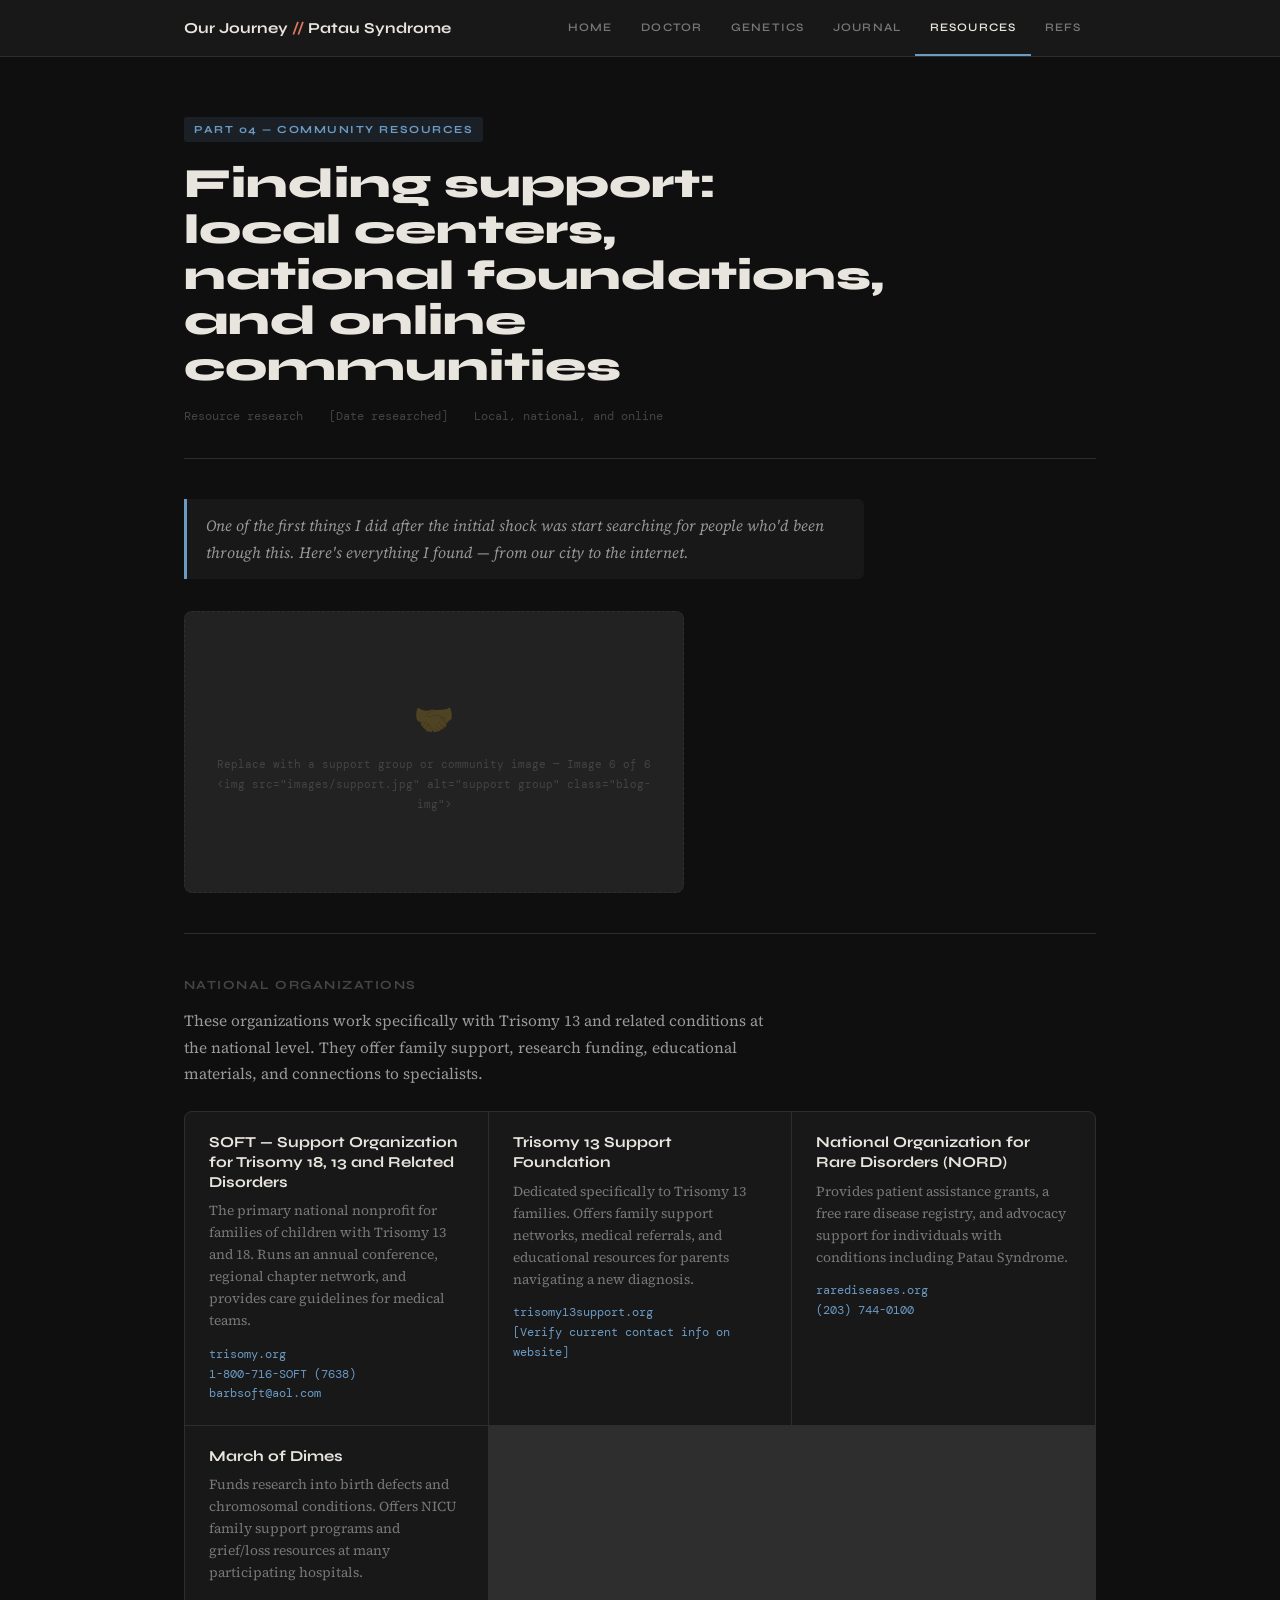
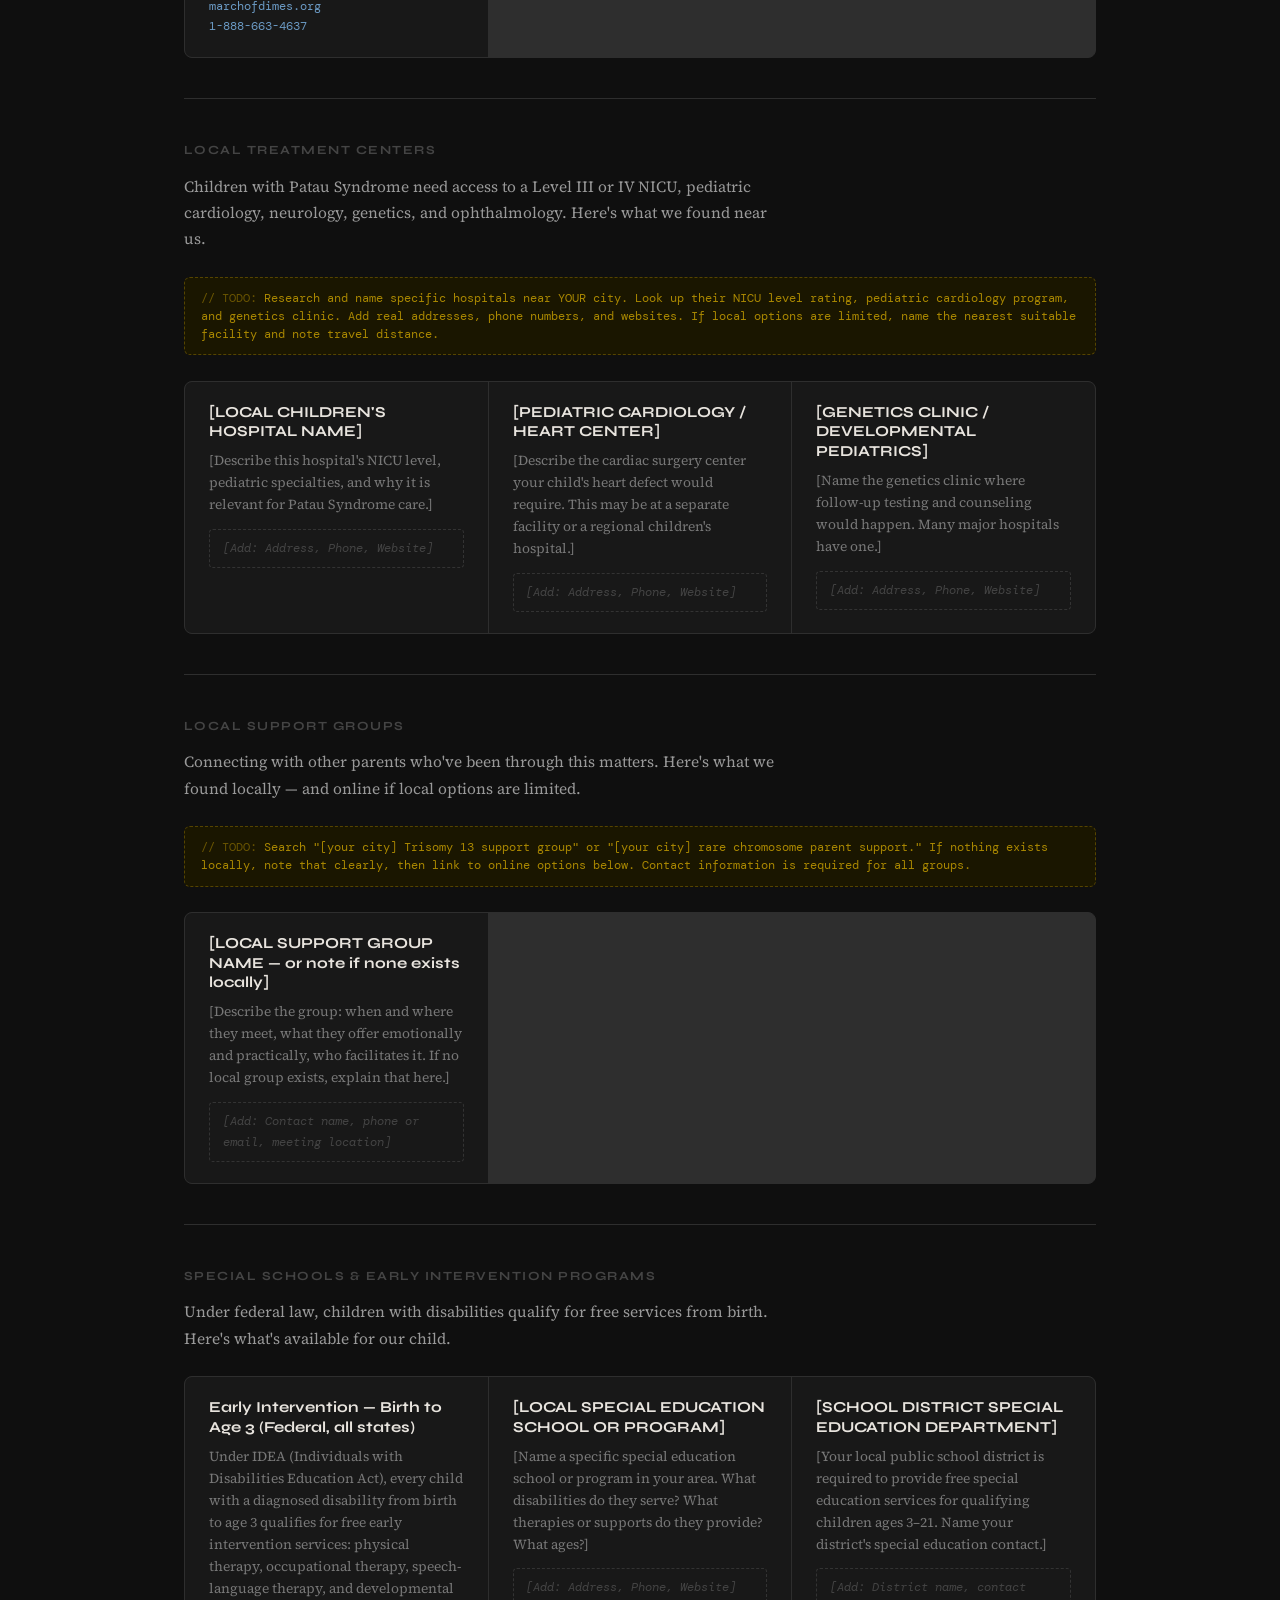
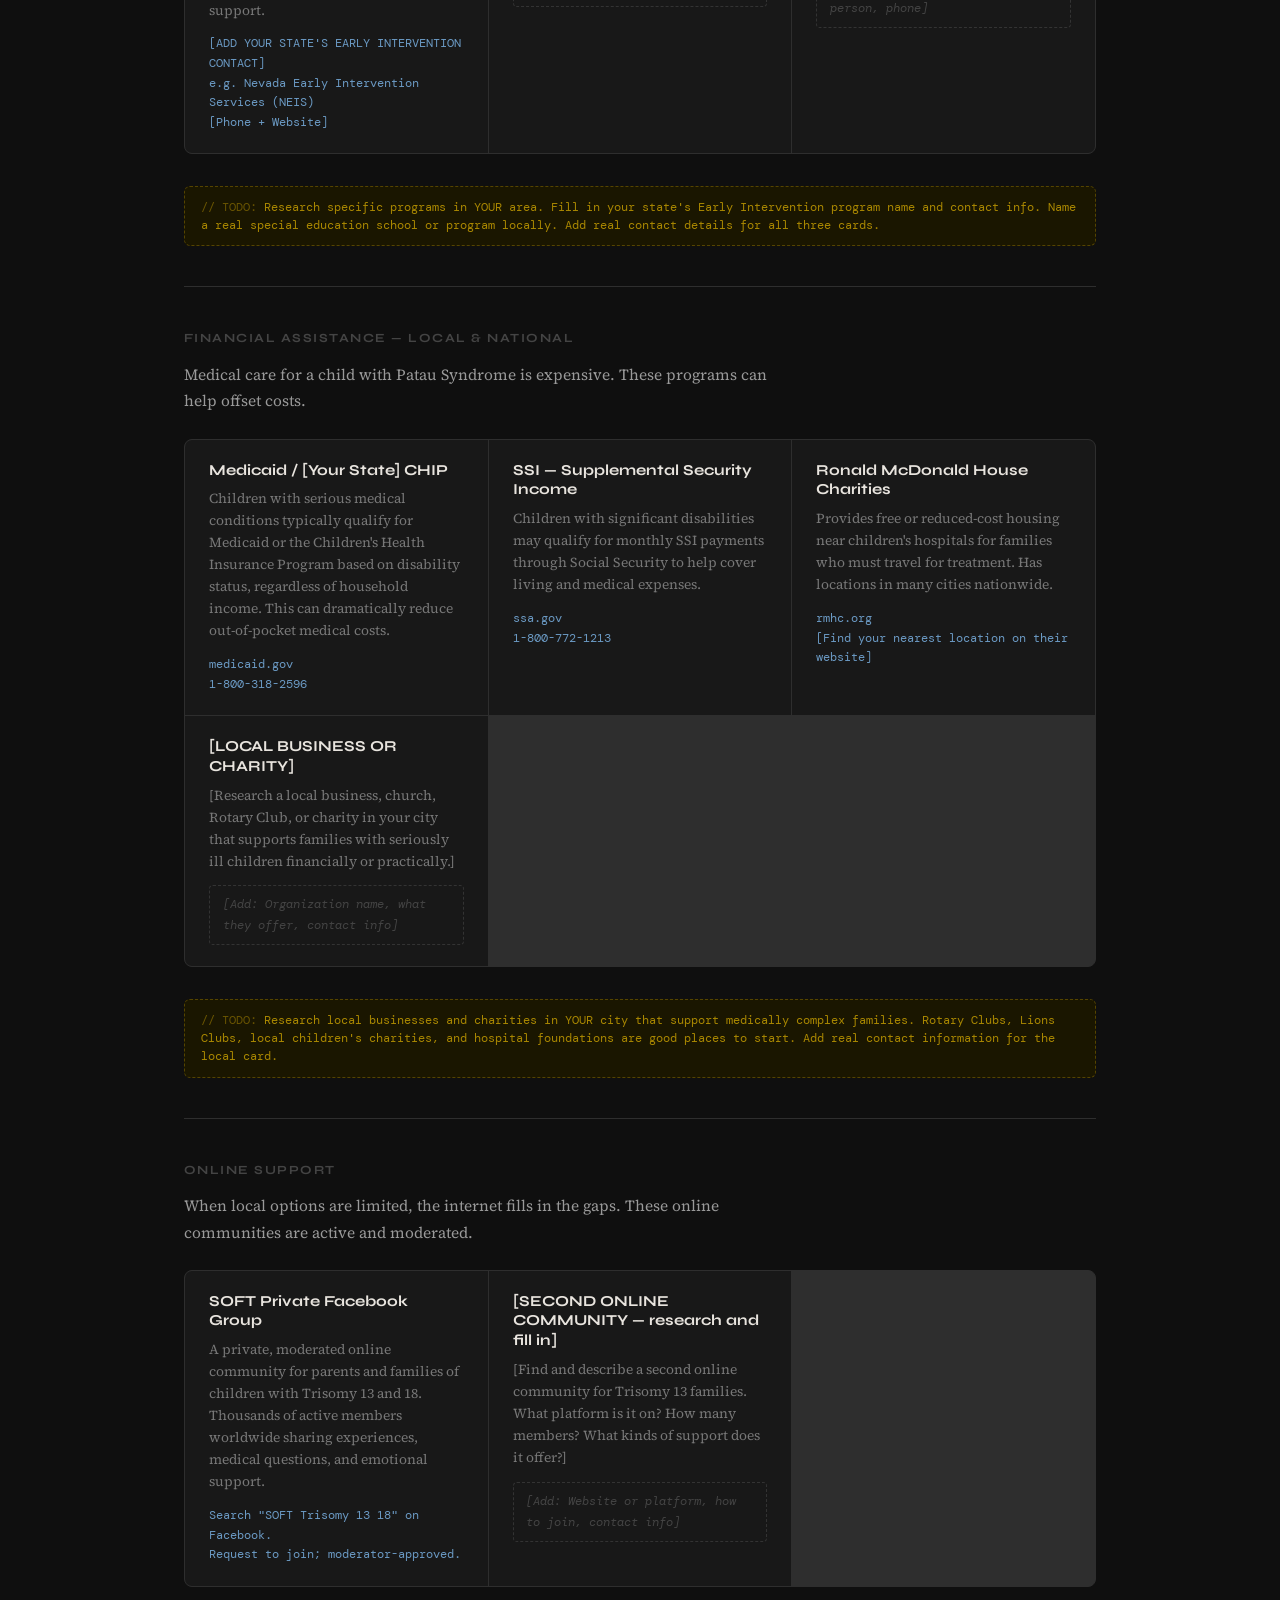
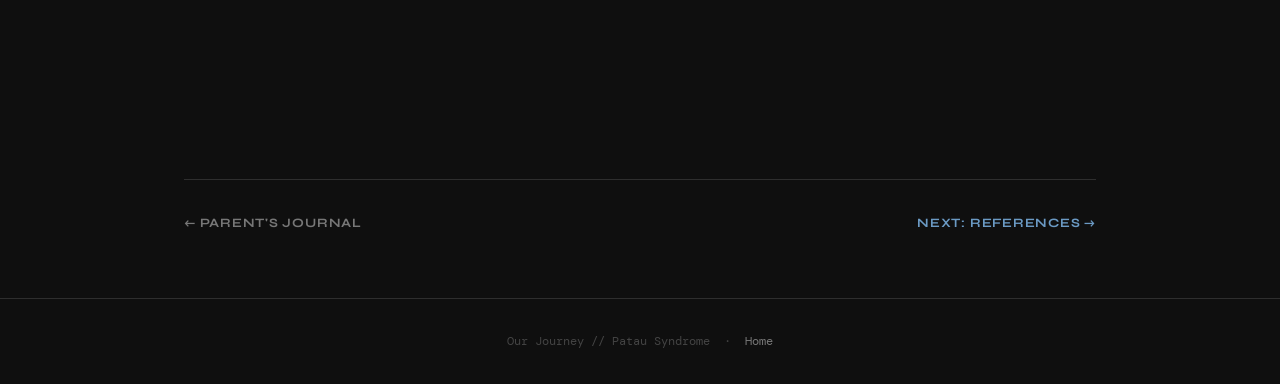
==== community-resources.html @ 20a320dc "Add files via upload" ====
<!DOCTYPE html>
<html lang="en">
<head>
  <meta charset="UTF-8"/>
  <meta name="viewport" content="width=device-width, initial-scale=1.0"/>
  <title>Community Resources // Our Journey</title>
  <link href="https://fonts.googleapis.com/css2?family=Syne:wght@400;600;700;800&family=Source+Serif+4:ital,opsz,wght@0,8..60,300;0,8..60,400;0,8..60,600;1,8..60,300;1,8..60,400&family=DM+Mono:wght@400;500&display=swap" rel="stylesheet"/>
  <style>
    :root {
      --bg: #0f0f0f; --surface: #181818; --surface2: #222; --border: #2e2e2e;
      --text: #e8e4de; --muted: #777; --muted2: #444; --accent: #6b9ac4;
      --tag1: #e07a5f; --tag2: #81b29a; --tag3: #f4a261; --tag4: #6b9ac4; --tag5: #c4a4d4;
    }
    *, *::before, *::after { box-sizing: border-box; margin: 0; padding: 0; }
    html { scroll-behavior: smooth; }
    body { background: var(--bg); color: var(--text); font-family: 'Source Serif 4', Georgia, serif; line-height: 1.75; }

    .site-nav { background: var(--surface); border-bottom: 1px solid var(--border); position: sticky; top: 0; z-index: 50; }
    .nav-inner { max-width: 960px; margin: 0 auto; padding: 0 1.5rem; display: flex; align-items: center; justify-content: space-between; height: 56px; }
    .nav-brand { font-family: 'Syne', sans-serif; font-size: 0.95rem; font-weight: 700; color: var(--text); text-decoration: none; }
    .nav-brand span { color: #e07a5f; }
    .nav-links { display: flex; }
    .nav-links a { font-family: 'Syne', sans-serif; font-size: 0.72rem; font-weight: 600; letter-spacing: 0.1em; text-transform: uppercase; color: var(--muted); text-decoration: none; padding: 0 0.9rem; height: 56px; display: flex; align-items: center; border-bottom: 2px solid transparent; transition: color 0.15s, border-color 0.15s; }
    .nav-links a:hover { color: var(--text); }
    .nav-links a.active { color: var(--text); border-bottom-color: var(--tag4); }

    .page { max-width: 960px; margin: 0 auto; padding: 3.5rem 1.5rem 6rem; }
    .page-narrow { max-width: 720px; }

    .post-tag { display: inline-block; font-family: 'Syne', sans-serif; font-size: 0.68rem; font-weight: 700; letter-spacing: 0.14em; text-transform: uppercase; padding: 3px 10px; border-radius: 3px; margin-bottom: 1.2rem; background: rgba(107,154,196,0.12); color: var(--tag4); }
    .post-title { font-family: 'Syne', sans-serif; font-size: clamp(1.8rem, 5vw, 2.6rem); font-weight: 800; line-height: 1.1; color: var(--text); margin-bottom: 1rem; max-width: 700px; }
    .post-meta { font-family: 'DM Mono', monospace; font-size: 0.73rem; color: var(--muted2); margin-bottom: 2.5rem; padding-bottom: 2rem; border-bottom: 1px solid var(--border); }
    .post-meta span { margin-right: 1.2rem; }

    .section-label { font-family: 'Syne', sans-serif; font-size: 0.78rem; font-weight: 700; letter-spacing: 0.12em; text-transform: uppercase; color: var(--muted2); padding: 2.5rem 0 0.8rem; margin-top: 2.5rem; border-top: 1px solid var(--border); display: block; }
    .section-label:first-of-type { margin-top: 0; border-top: none; padding-top: 0; }

    .intro-text { max-width: 600px; color: #999; font-size: 0.97rem; margin-bottom: 1.5rem; line-height: 1.7; }

    .todo { background: #1a1600; border: 1px dashed #554400; border-radius: 6px; padding: 0.7rem 1rem; margin: 0.8rem 0 1.6rem; font-family: 'DM Mono', monospace; font-size: 0.75rem; color: #aa8800; line-height: 1.5; }
    .todo::before { content: "// TODO: "; opacity: 0.55; }

    /* CARD GRID */
    .card-grid { display: grid; grid-template-columns: repeat(auto-fill, minmax(260px, 1fr)); gap: 1px; background: var(--border); border: 1px solid var(--border); border-radius: 8px; overflow: hidden; margin: 1rem 0 2rem; }
    .resource-card { background: var(--surface); padding: 1.3rem 1.5rem; }
    .resource-card h4 { font-family: 'Syne', sans-serif; font-size: 0.95rem; font-weight: 700; color: var(--text); margin-bottom: 0.5rem; line-height: 1.3; }
    .resource-card p { font-size: 0.86rem; color: var(--muted); margin-bottom: 0.8rem; line-height: 1.6; }
    .resource-card .contact { font-family: 'DM Mono', monospace; font-size: 0.72rem; color: var(--tag4); line-height: 1.7; word-break: break-word; }
    .resource-card .placeholder { font-family: 'DM Mono', monospace; font-size: 0.75rem; color: #444; font-style: italic; border: 1px dashed #333; border-radius: 4px; padding: 0.5rem 0.8rem; margin-top: 0.5rem; }

    .img-ph { background: var(--surface2); border: 1px dashed var(--border); border-radius: 8px; aspect-ratio: 16/9; display: flex; flex-direction: column; align-items: center; justify-content: center; gap: 0.6rem; color: var(--muted2); font-family: 'DM Mono', monospace; font-size: 0.7rem; text-align: center; padding: 1rem; margin: 1.5rem 0; max-width: 500px; }
    .img-ph .icon { font-size: 2rem; opacity: 0.2; }
    .blog-img { width: 100%; border-radius: 8px; object-fit: cover; display: block; }

    .post-nav { display: flex; justify-content: space-between; margin-top: 4rem; padding-top: 2rem; border-top: 1px solid var(--border); }
    .post-nav a { font-family: 'Syne', sans-serif; font-size: 0.8rem; font-weight: 700; letter-spacing: 0.06em; text-transform: uppercase; color: var(--muted); text-decoration: none; transition: color 0.15s; }
    .post-nav a:hover { color: var(--text); }
    .post-nav .next { color: var(--tag4); }

    .site-footer { border-top: 1px solid var(--border); padding: 2rem 1.5rem; text-align: center; font-family: 'DM Mono', monospace; font-size: 0.74rem; color: var(--muted2); margin-top: 4rem; }
    .site-footer a { color: var(--muted); text-decoration: none; }

    blockquote { border-left: 3px solid var(--tag4); padding: 0.8rem 1.2rem; margin: 1.5rem 0 2rem; background: var(--surface); border-radius: 0 6px 6px 0; max-width: 680px; }
    blockquote p { color: #999; font-style: italic; margin: 0; font-size: 0.97rem; }

    @media (max-width: 600px) {
      .nav-links a { padding: 0 0.5rem; font-size: 0.65rem; }
      .card-grid { grid-template-columns: 1fr; }
    }
  </style>
</head>
<body>

<nav class="site-nav">
  <div class="nav-inner">
    <a href="index.html" class="nav-brand">Our Journey <span>//</span> Patau Syndrome</a>
    <div class="nav-links">
      <a href="index.html">Home</a>
      <a href="doctors-report.html">Doctor</a>
      <a href="genetic-counselor.html">Genetics</a>
      <a href="parents-journal.html">Journal</a>
      <a href="community-resources.html" class="active">Resources</a>
      <a href="references.html">Refs</a>
    </div>
  </div>
</nav>

<main class="page">
  <span class="post-tag">Part 04 — Community Resources</span>
  <h1 class="post-title">Finding support: local centers, national foundations, and online communities</h1>
  <div class="post-meta">
    <span>Resource research</span>
    <span>[Date researched]</span>
    <span>Local, national, and online</span>
  </div>

  <blockquote>
    <p>One of the first things I did after the initial shock was start searching for people who'd been through this. Here's everything I found — from our city to the internet.</p>
  </blockquote>

  <div class="img-ph">
    <span class="icon">🤝</span>
    <span>Replace with a support group or community image — Image 6 of 6<br>
    &lt;img src="images/support.jpg" alt="support group" class="blog-img"&gt;</span>
  </div>

  <!-- NATIONAL -->
  <span class="section-label">National Organizations</span>
  <p class="intro-text">These organizations work specifically with Trisomy 13 and related conditions at the national level. They offer family support, research funding, educational materials, and connections to specialists.</p>

  <div class="card-grid">
    <div class="resource-card">
      <h4>SOFT — Support Organization for Trisomy 18, 13 and Related Disorders</h4>
      <p>The primary national nonprofit for families of children with Trisomy 13 and 18. Runs an annual conference, regional chapter network, and provides care guidelines for medical teams.</p>
      <div class="contact">trisomy.org<br>1-800-716-SOFT (7638)<br>barbsoft@aol.com</div>
    </div>
    <div class="resource-card">
      <h4>Trisomy 13 Support Foundation</h4>
      <p>Dedicated specifically to Trisomy 13 families. Offers family support networks, medical referrals, and educational resources for parents navigating a new diagnosis.</p>
      <div class="contact">trisomy13support.org<br>[Verify current contact info on website]</div>
    </div>
    <div class="resource-card">
      <h4>National Organization for Rare Disorders (NORD)</h4>
      <p>Provides patient assistance grants, a free rare disease registry, and advocacy support for individuals with conditions including Patau Syndrome.</p>
      <div class="contact">rarediseases.org<br>(203) 744-0100</div>
    </div>
    <div class="resource-card">
      <h4>March of Dimes</h4>
      <p>Funds research into birth defects and chromosomal conditions. Offers NICU family support programs and grief/loss resources at many participating hospitals.</p>
      <div class="contact">marchofdimes.org<br>1-888-663-4637</div>
    </div>
  </div>

  <!-- LOCAL TREATMENT -->
  <span class="section-label">Local Treatment Centers</span>
  <p class="intro-text">Children with Patau Syndrome need access to a Level III or IV NICU, pediatric cardiology, neurology, genetics, and ophthalmology. Here's what we found near us.</p>

  <div class="todo">Research and name specific hospitals near YOUR city. Look up their NICU level rating, pediatric cardiology program, and genetics clinic. Add real addresses, phone numbers, and websites. If local options are limited, name the nearest suitable facility and note travel distance.</div>

  <div class="card-grid">
    <div class="resource-card">
      <h4>[LOCAL CHILDREN'S HOSPITAL NAME]</h4>
      <p>[Describe this hospital's NICU level, pediatric specialties, and why it is relevant for Patau Syndrome care.]</p>
      <div class="placeholder">[Add: Address, Phone, Website]</div>
    </div>
    <div class="resource-card">
      <h4>[PEDIATRIC CARDIOLOGY / HEART CENTER]</h4>
      <p>[Describe the cardiac surgery center your child's heart defect would require. This may be at a separate facility or a regional children's hospital.]</p>
      <div class="placeholder">[Add: Address, Phone, Website]</div>
    </div>
    <div class="resource-card">
      <h4>[GENETICS CLINIC / DEVELOPMENTAL PEDIATRICS]</h4>
      <p>[Name the genetics clinic where follow-up testing and counseling would happen. Many major hospitals have one.]</p>
      <div class="placeholder">[Add: Address, Phone, Website]</div>
    </div>
  </div>

  <!-- LOCAL SUPPORT GROUPS -->
  <span class="section-label">Local Support Groups</span>
  <p class="intro-text">Connecting with other parents who've been through this matters. Here's what we found locally — and online if local options are limited.</p>

  <div class="todo">Search "[your city] Trisomy 13 support group" or "[your city] rare chromosome parent support." If nothing exists locally, note that clearly, then link to online options below. Contact information is required for all groups.</div>

  <div class="card-grid">
    <div class="resource-card">
      <h4>[LOCAL SUPPORT GROUP NAME — or note if none exists locally]</h4>
      <p>[Describe the group: when and where they meet, what they offer emotionally and practically, who facilitates it. If no local group exists, explain that here.]</p>
      <div class="placeholder">[Add: Contact name, phone or email, meeting location]</div>
    </div>
  </div>

  <!-- SCHOOLS & PROGRAMS -->
  <span class="section-label">Special Schools &amp; Early Intervention Programs</span>
  <p class="intro-text">Under federal law, children with disabilities qualify for free services from birth. Here's what's available for our child.</p>

  <div class="card-grid">
    <div class="resource-card">
      <h4>Early Intervention — Birth to Age 3 (Federal, all states)</h4>
      <p>Under IDEA (Individuals with Disabilities Education Act), every child with a diagnosed disability from birth to age 3 qualifies for free early intervention services: physical therapy, occupational therapy, speech-language therapy, and developmental support.</p>
      <div class="contact">[ADD YOUR STATE'S EARLY INTERVENTION CONTACT]<br>e.g. Nevada Early Intervention Services (NEIS)<br>[Phone + Website]</div>
    </div>
    <div class="resource-card">
      <h4>[LOCAL SPECIAL EDUCATION SCHOOL OR PROGRAM]</h4>
      <p>[Name a specific special education school or program in your area. What disabilities do they serve? What therapies or supports do they provide? What ages?]</p>
      <div class="placeholder">[Add: Address, Phone, Website]</div>
    </div>
    <div class="resource-card">
      <h4>[SCHOOL DISTRICT SPECIAL EDUCATION DEPARTMENT]</h4>
      <p>[Your local public school district is required to provide free special education services for qualifying children ages 3–21. Name your district's special education contact.]</p>
      <div class="placeholder">[Add: District name, contact person, phone]</div>
    </div>
  </div>

  <div class="todo">Research specific programs in YOUR area. Fill in your state's Early Intervention program name and contact info. Name a real special education school or program locally. Add real contact details for all three cards.</div>

  <!-- FINANCIAL SUPPORT -->
  <span class="section-label">Financial Assistance — Local &amp; National</span>
  <p class="intro-text">Medical care for a child with Patau Syndrome is expensive. These programs can help offset costs.</p>

  <div class="card-grid">
    <div class="resource-card">
      <h4>Medicaid / [Your State] CHIP</h4>
      <p>Children with serious medical conditions typically qualify for Medicaid or the Children's Health Insurance Program based on disability status, regardless of household income. This can dramatically reduce out-of-pocket medical costs.</p>
      <div class="contact">medicaid.gov<br>1-800-318-2596</div>
    </div>
    <div class="resource-card">
      <h4>SSI — Supplemental Security Income</h4>
      <p>Children with significant disabilities may qualify for monthly SSI payments through Social Security to help cover living and medical expenses.</p>
      <div class="contact">ssa.gov<br>1-800-772-1213</div>
    </div>
    <div class="resource-card">
      <h4>Ronald McDonald House Charities</h4>
      <p>Provides free or reduced-cost housing near children's hospitals for families who must travel for treatment. Has locations in many cities nationwide.</p>
      <div class="contact">rmhc.org<br>[Find your nearest location on their website]</div>
    </div>
    <div class="resource-card">
      <h4>[LOCAL BUSINESS OR CHARITY]</h4>
      <p>[Research a local business, church, Rotary Club, or charity in your city that supports families with seriously ill children financially or practically.]</p>
      <div class="placeholder">[Add: Organization name, what they offer, contact info]</div>
    </div>
  </div>

  <div class="todo">Research local businesses and charities in YOUR city that support medically complex families. Rotary Clubs, Lions Clubs, local children's charities, and hospital foundations are good places to start. Add real contact information for the local card.</div>

  <!-- ONLINE SUPPORT -->
  <span class="section-label">Online Support</span>
  <p class="intro-text">When local options are limited, the internet fills in the gaps. These online communities are active and moderated.</p>

  <div class="card-grid">
    <div class="resource-card">
      <h4>SOFT Private Facebook Group</h4>
      <p>A private, moderated online community for parents and families of children with Trisomy 13 and 18. Thousands of active members worldwide sharing experiences, medical questions, and emotional support.</p>
      <div class="contact">Search "SOFT Trisomy 13 18" on Facebook.<br>Request to join; moderator-approved.</div>
    </div>
    <div class="resource-card">
      <h4>[SECOND ONLINE COMMUNITY — research and fill in]</h4>
      <p>[Find and describe a second online community for Trisomy 13 families. What platform is it on? How many members? What kinds of support does it offer?]</p>
      <div class="placeholder">[Add: Website or platform, how to join, contact info]</div>
    </div>
  </div>

</main>

<div style="max-width:960px;margin:0 auto;padding:0 1.5rem;">
  <div class="post-nav">
    <a href="parents-journal.html">← Parent's Journal</a>
    <a href="references.html" class="next">Next: References →</a>
  </div>
</div>

<footer class="site-footer">
  Our Journey // Patau Syndrome &nbsp;&middot;&nbsp; <a href="index.html">Home</a>
</footer>

</body>
</html>
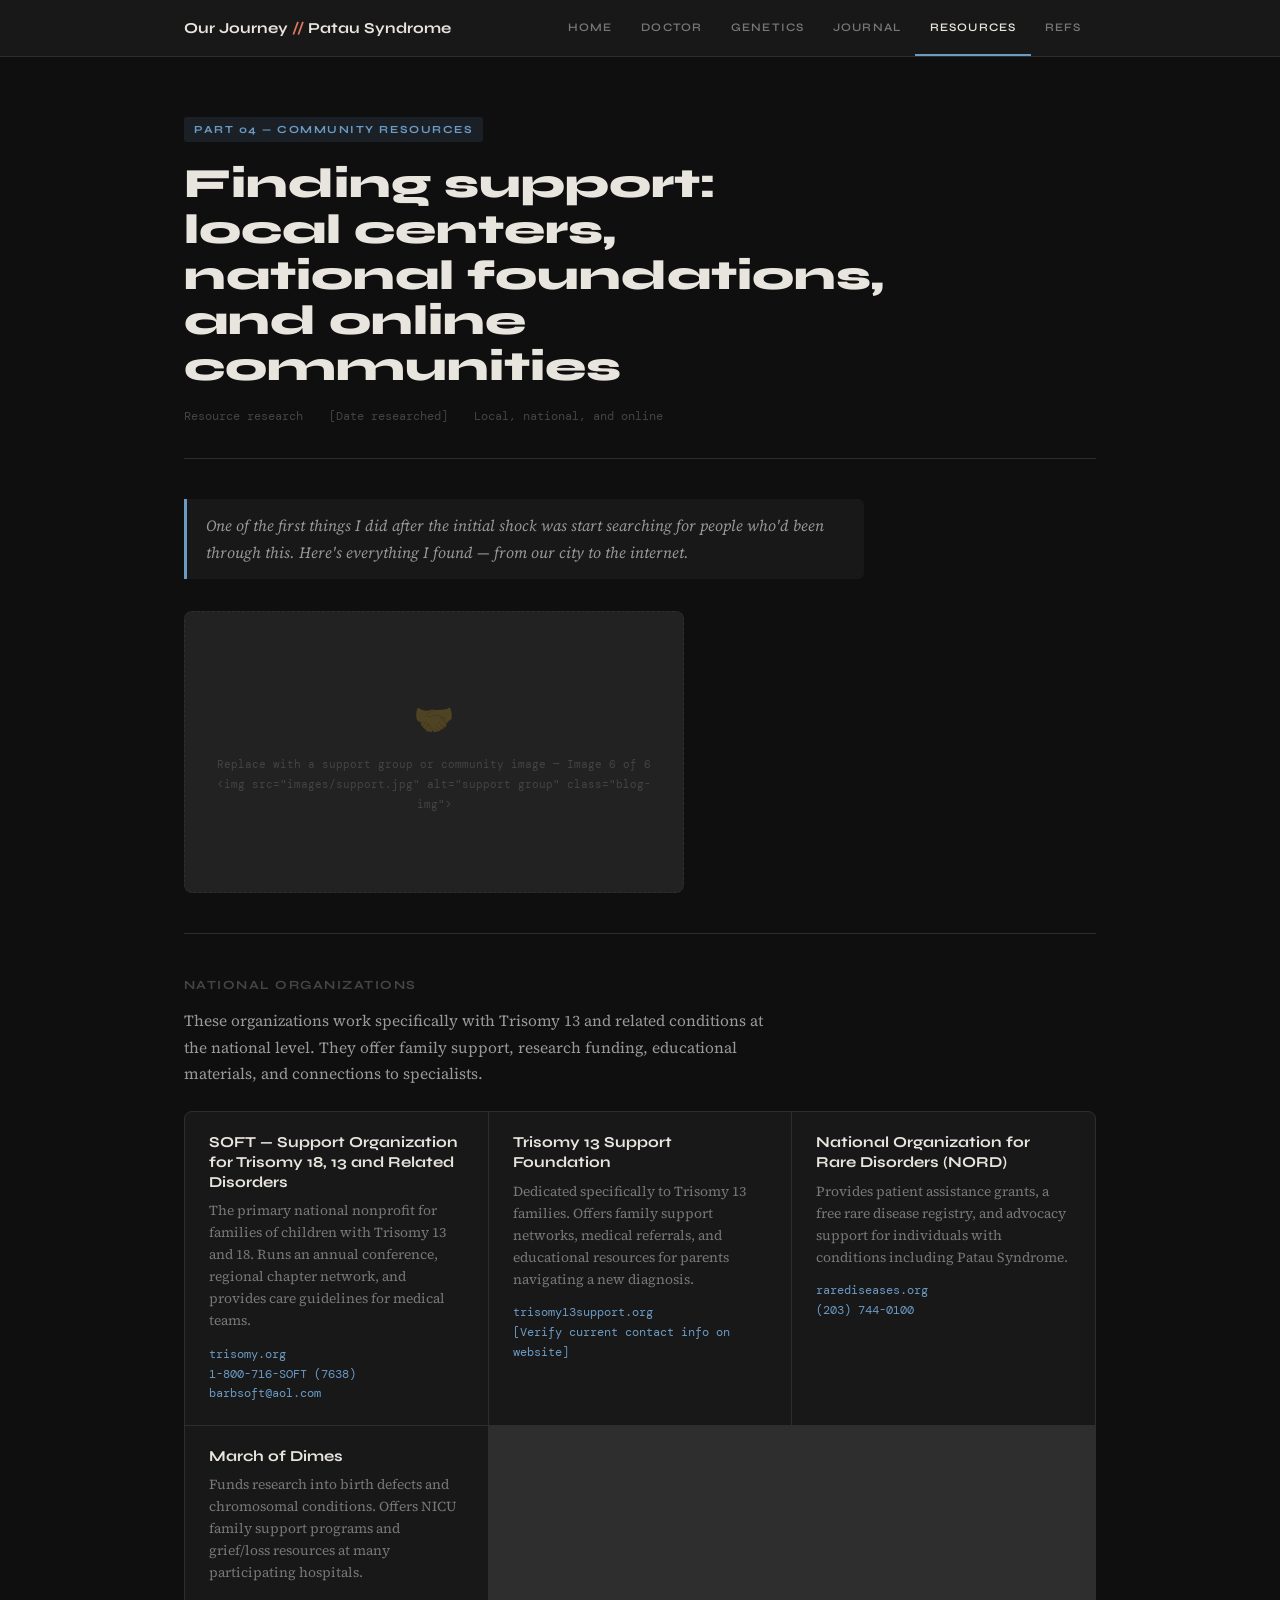
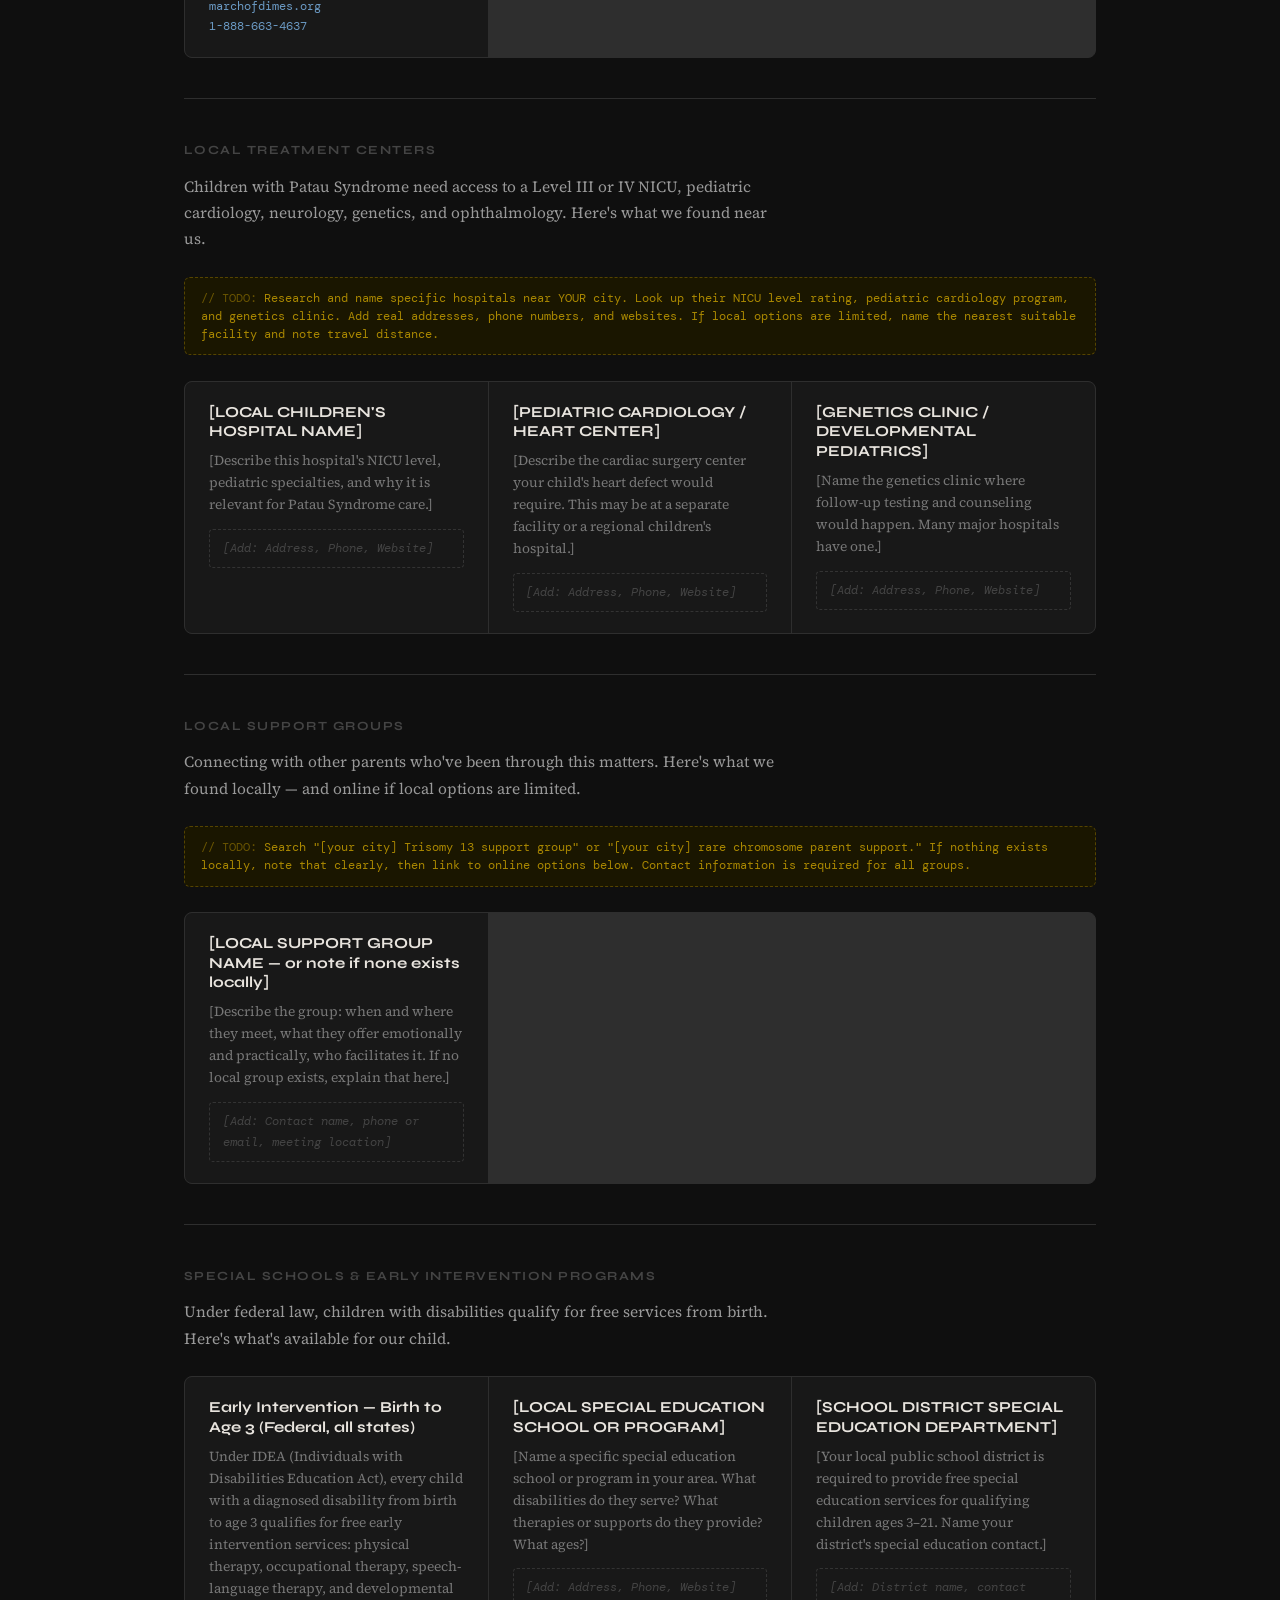
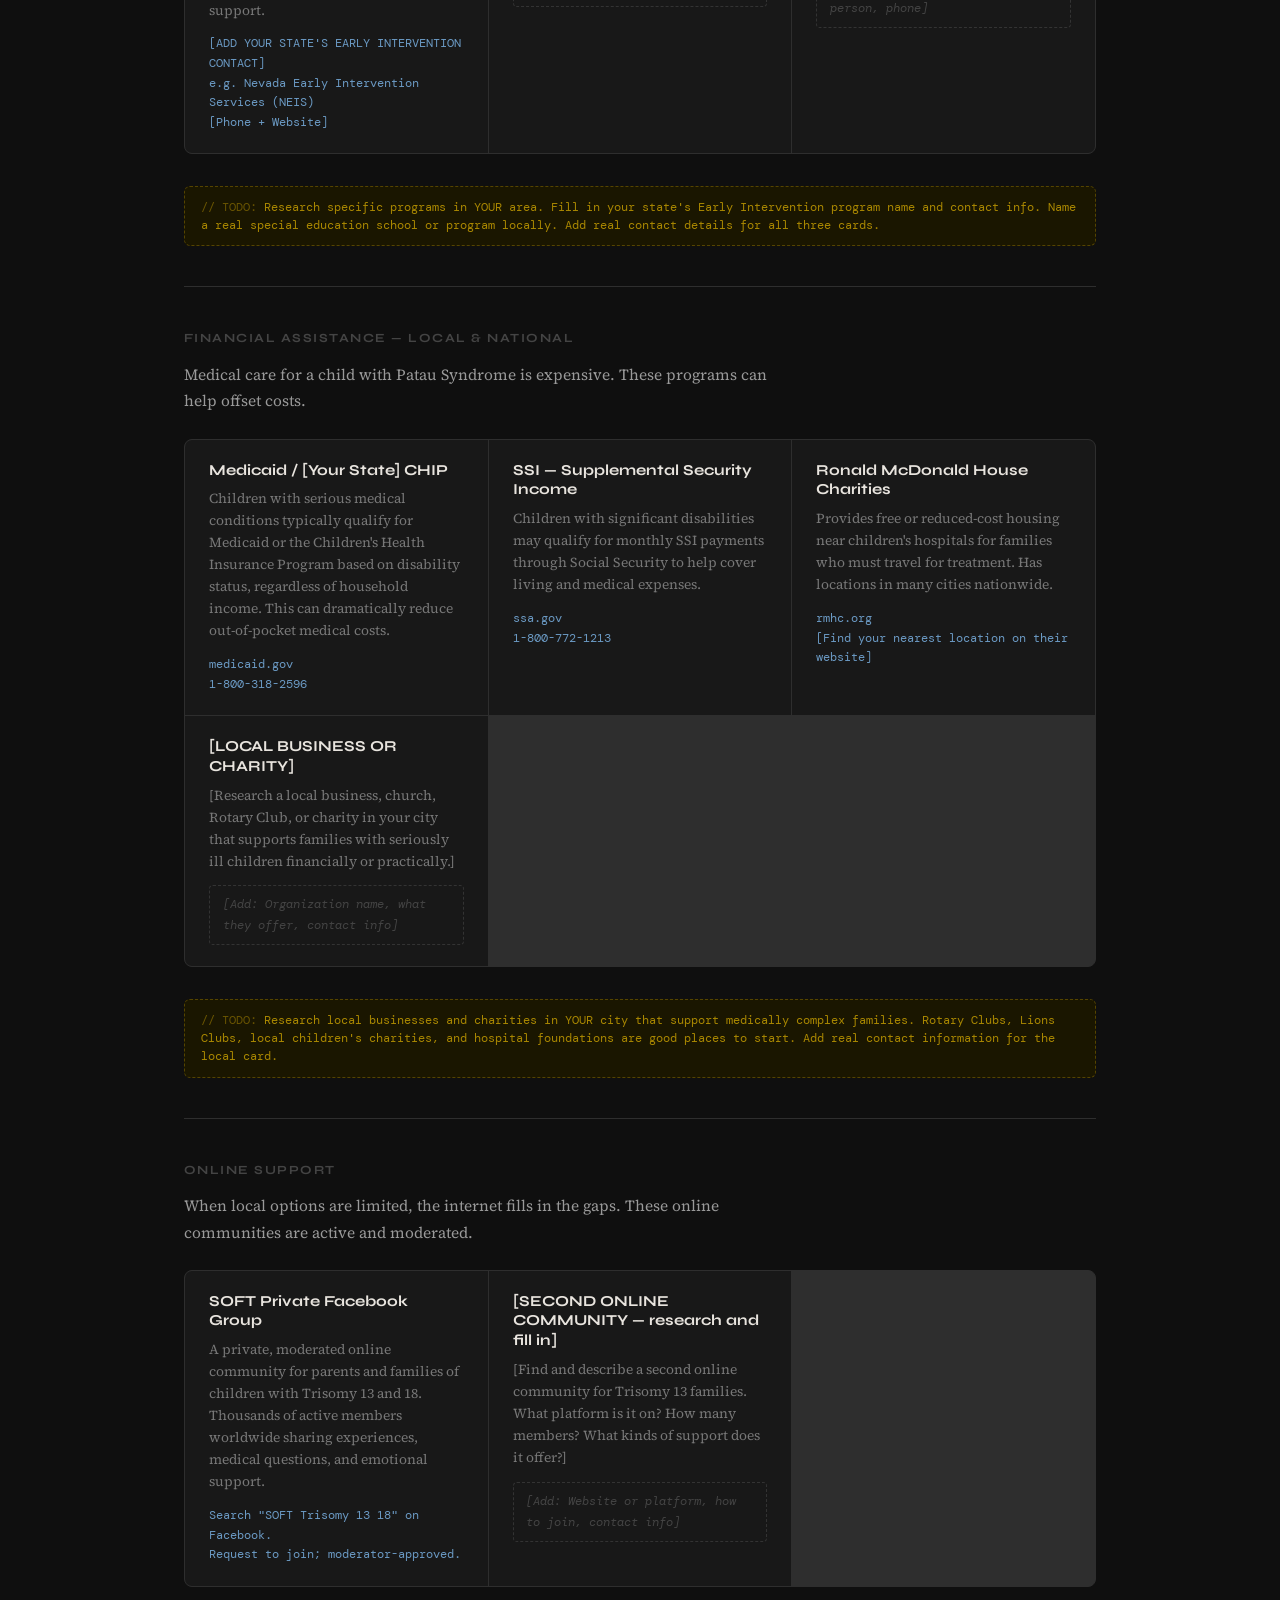
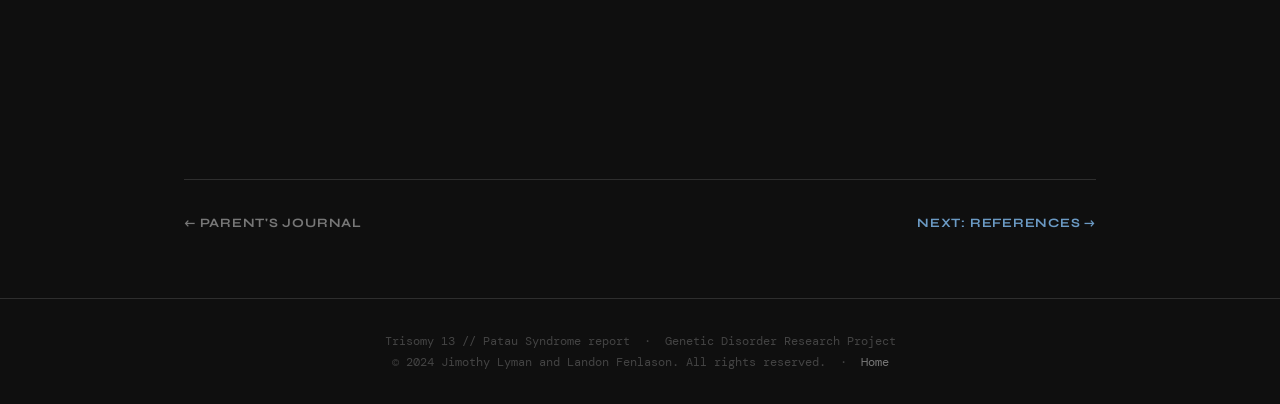
==== commit 925a5505: "Footer fix" ====
--- a/community-resources.html
+++ b/community-resources.html
@@ -3,7 +3,7 @@
 <head>
   <meta charset="UTF-8"/>
   <meta name="viewport" content="width=device-width, initial-scale=1.0"/>
-  <title>Community Resources // Our Journey</title>
+  <title>Community Resources // Trisomy 13</title>
   <link href="https://fonts.googleapis.com/css2?family=Syne:wght@400;600;700;800&family=Source+Serif+4:ital,opsz,wght@0,8..60,300;0,8..60,400;0,8..60,600;1,8..60,300;1,8..60,400&family=DM+Mono:wght@400;500&display=swap" rel="stylesheet"/>
   <style>
     :root {
@@ -249,8 +249,9 @@
 </div>
 
 <footer class="site-footer">
-  Our Journey // Patau Syndrome &nbsp;&middot;&nbsp; <a href="index.html">Home</a>
-</footer>
+  Trisomy 13 // Patau Syndrome report &nbsp;&middot;&nbsp; Genetic Disorder Research Project<br>
+  &copy; 2024 Jimothy Lyman and Landon Fenlason. All rights reserved. &nbsp;&middot;&nbsp; <a href="index.html">Home</a>
+</body>
 
 </body>
 </html>
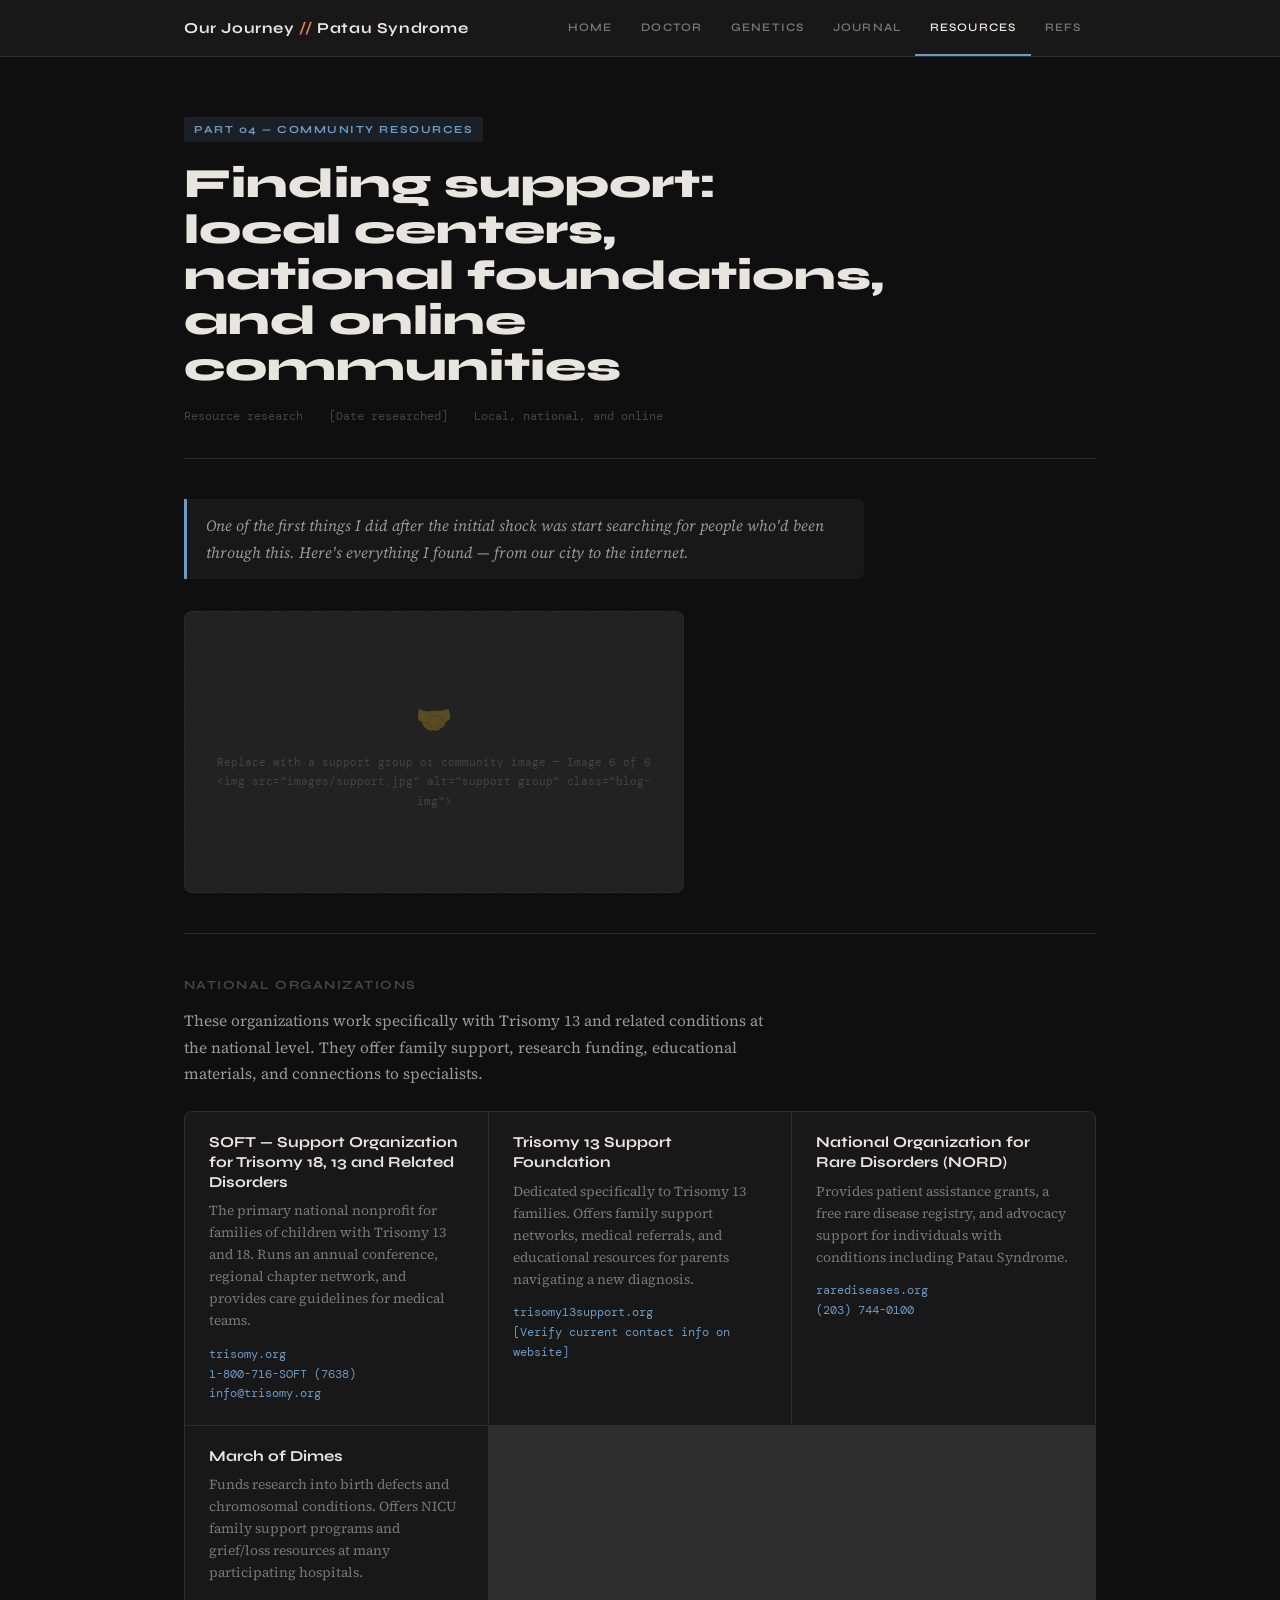
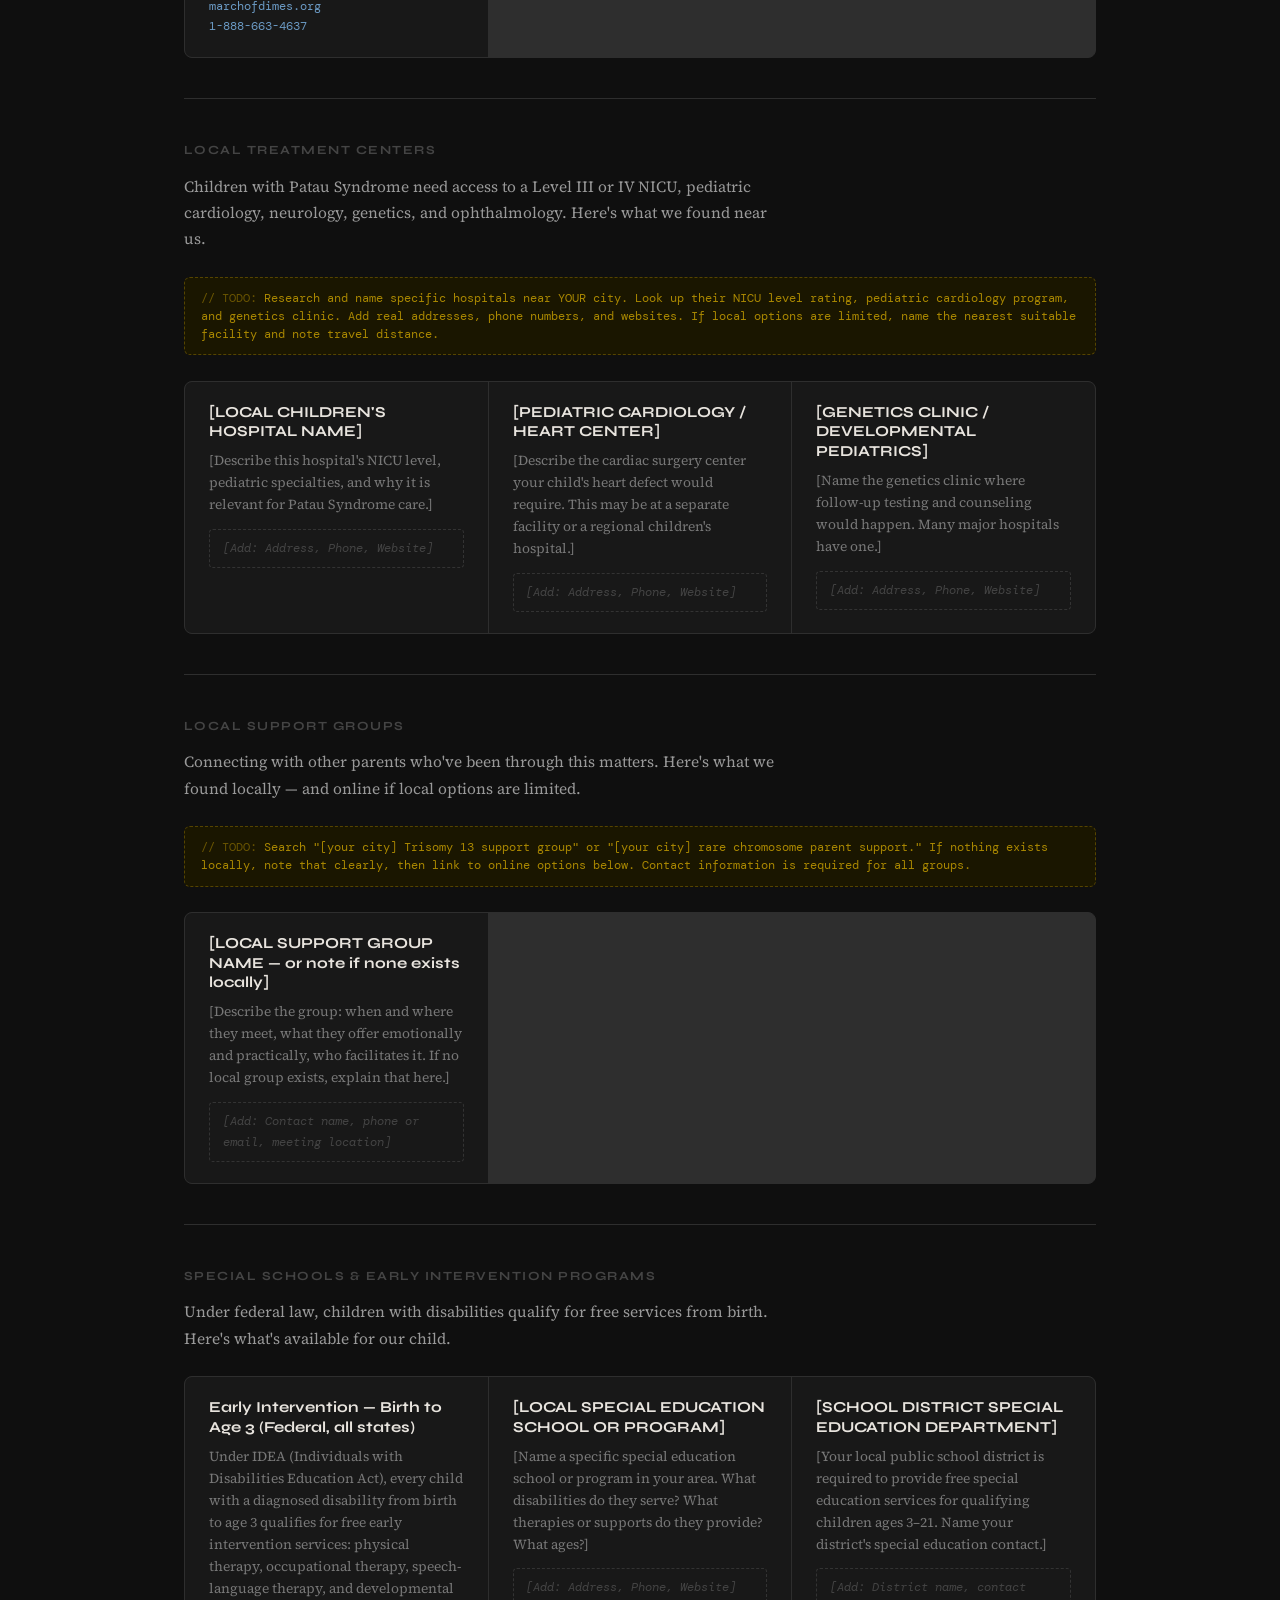
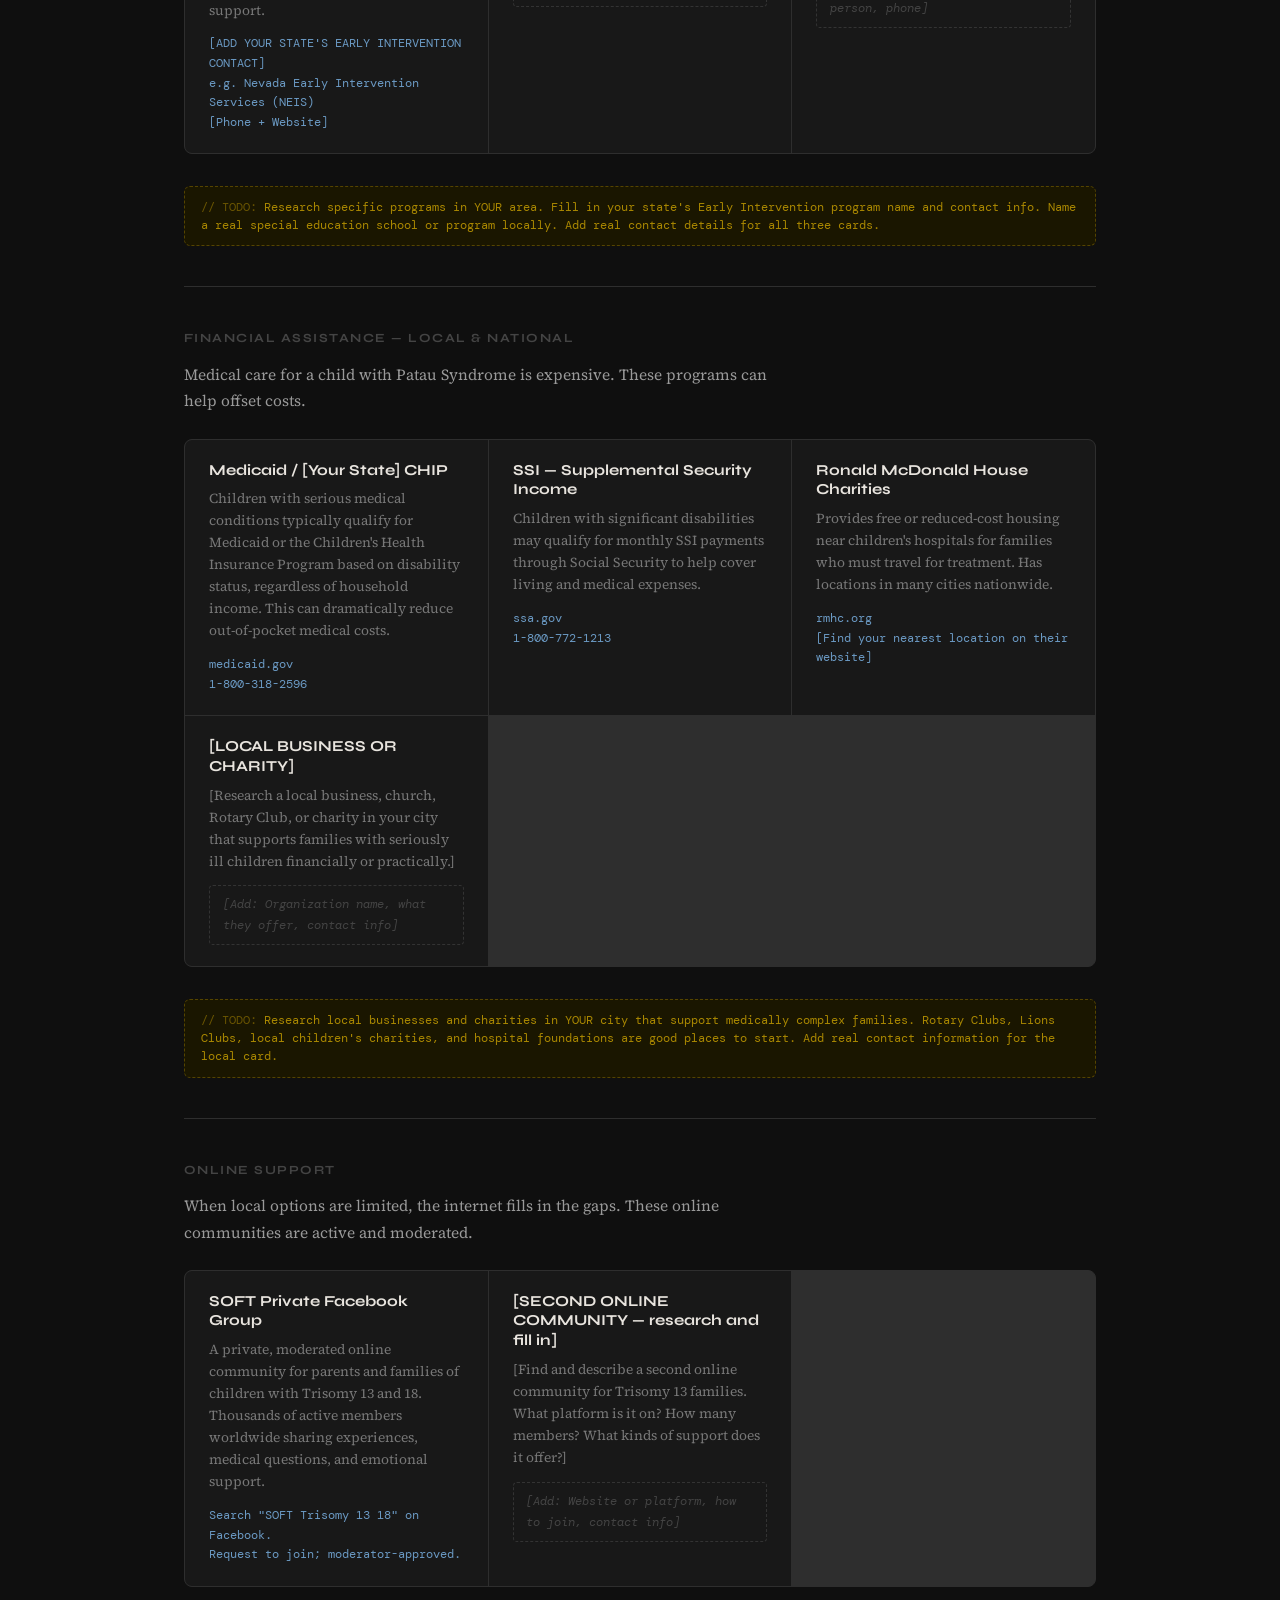
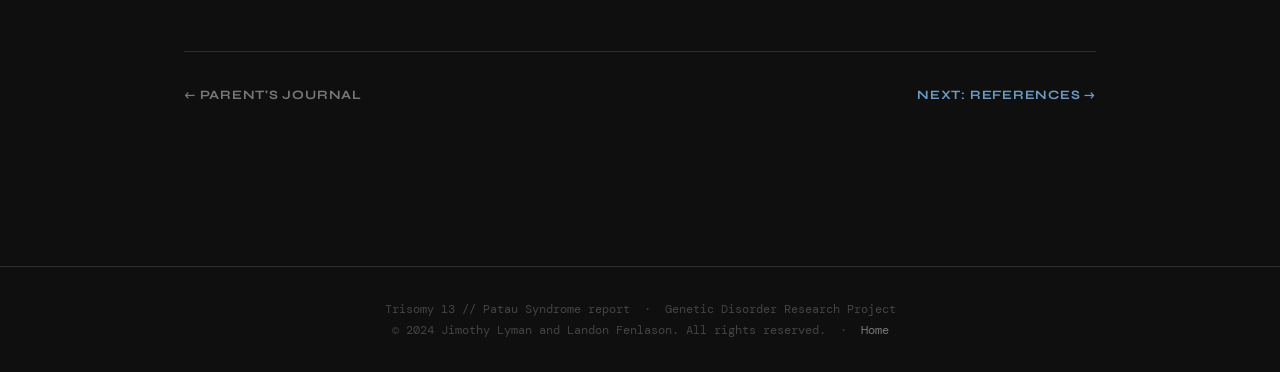
==== commit 7fa53656: "Added styles.css" ====
--- a/community-resources.html
+++ b/community-resources.html
@@ -5,71 +5,9 @@
   <meta name="viewport" content="width=device-width, initial-scale=1.0"/>
   <title>Community Resources // Trisomy 13</title>
   <link href="https://fonts.googleapis.com/css2?family=Syne:wght@400;600;700;800&family=Source+Serif+4:ital,opsz,wght@0,8..60,300;0,8..60,400;0,8..60,600;1,8..60,300;1,8..60,400&family=DM+Mono:wght@400;500&display=swap" rel="stylesheet"/>
-  <style>
-    :root {
-      --bg: #0f0f0f; --surface: #181818; --surface2: #222; --border: #2e2e2e;
-      --text: #e8e4de; --muted: #777; --muted2: #444; --accent: #6b9ac4;
-      --tag1: #e07a5f; --tag2: #81b29a; --tag3: #f4a261; --tag4: #6b9ac4; --tag5: #c4a4d4;
-    }
-    *, *::before, *::after { box-sizing: border-box; margin: 0; padding: 0; }
-    html { scroll-behavior: smooth; }
-    body { background: var(--bg); color: var(--text); font-family: 'Source Serif 4', Georgia, serif; line-height: 1.75; }
-
-    .site-nav { background: var(--surface); border-bottom: 1px solid var(--border); position: sticky; top: 0; z-index: 50; }
-    .nav-inner { max-width: 960px; margin: 0 auto; padding: 0 1.5rem; display: flex; align-items: center; justify-content: space-between; height: 56px; }
-    .nav-brand { font-family: 'Syne', sans-serif; font-size: 0.95rem; font-weight: 700; color: var(--text); text-decoration: none; }
-    .nav-brand span { color: #e07a5f; }
-    .nav-links { display: flex; }
-    .nav-links a { font-family: 'Syne', sans-serif; font-size: 0.72rem; font-weight: 600; letter-spacing: 0.1em; text-transform: uppercase; color: var(--muted); text-decoration: none; padding: 0 0.9rem; height: 56px; display: flex; align-items: center; border-bottom: 2px solid transparent; transition: color 0.15s, border-color 0.15s; }
-    .nav-links a:hover { color: var(--text); }
-    .nav-links a.active { color: var(--text); border-bottom-color: var(--tag4); }
-
-    .page { max-width: 960px; margin: 0 auto; padding: 3.5rem 1.5rem 6rem; }
-    .page-narrow { max-width: 720px; }
-
-    .post-tag { display: inline-block; font-family: 'Syne', sans-serif; font-size: 0.68rem; font-weight: 700; letter-spacing: 0.14em; text-transform: uppercase; padding: 3px 10px; border-radius: 3px; margin-bottom: 1.2rem; background: rgba(107,154,196,0.12); color: var(--tag4); }
-    .post-title { font-family: 'Syne', sans-serif; font-size: clamp(1.8rem, 5vw, 2.6rem); font-weight: 800; line-height: 1.1; color: var(--text); margin-bottom: 1rem; max-width: 700px; }
-    .post-meta { font-family: 'DM Mono', monospace; font-size: 0.73rem; color: var(--muted2); margin-bottom: 2.5rem; padding-bottom: 2rem; border-bottom: 1px solid var(--border); }
-    .post-meta span { margin-right: 1.2rem; }
-
-    .section-label { font-family: 'Syne', sans-serif; font-size: 0.78rem; font-weight: 700; letter-spacing: 0.12em; text-transform: uppercase; color: var(--muted2); padding: 2.5rem 0 0.8rem; margin-top: 2.5rem; border-top: 1px solid var(--border); display: block; }
-    .section-label:first-of-type { margin-top: 0; border-top: none; padding-top: 0; }
-
-    .intro-text { max-width: 600px; color: #999; font-size: 0.97rem; margin-bottom: 1.5rem; line-height: 1.7; }
-
-    .todo { background: #1a1600; border: 1px dashed #554400; border-radius: 6px; padding: 0.7rem 1rem; margin: 0.8rem 0 1.6rem; font-family: 'DM Mono', monospace; font-size: 0.75rem; color: #aa8800; line-height: 1.5; }
-    .todo::before { content: "// TODO: "; opacity: 0.55; }
-
-    /* CARD GRID */
-    .card-grid { display: grid; grid-template-columns: repeat(auto-fill, minmax(260px, 1fr)); gap: 1px; background: var(--border); border: 1px solid var(--border); border-radius: 8px; overflow: hidden; margin: 1rem 0 2rem; }
-    .resource-card { background: var(--surface); padding: 1.3rem 1.5rem; }
-    .resource-card h4 { font-family: 'Syne', sans-serif; font-size: 0.95rem; font-weight: 700; color: var(--text); margin-bottom: 0.5rem; line-height: 1.3; }
-    .resource-card p { font-size: 0.86rem; color: var(--muted); margin-bottom: 0.8rem; line-height: 1.6; }
-    .resource-card .contact { font-family: 'DM Mono', monospace; font-size: 0.72rem; color: var(--tag4); line-height: 1.7; word-break: break-word; }
-    .resource-card .placeholder { font-family: 'DM Mono', monospace; font-size: 0.75rem; color: #444; font-style: italic; border: 1px dashed #333; border-radius: 4px; padding: 0.5rem 0.8rem; margin-top: 0.5rem; }
-
-    .img-ph { background: var(--surface2); border: 1px dashed var(--border); border-radius: 8px; aspect-ratio: 16/9; display: flex; flex-direction: column; align-items: center; justify-content: center; gap: 0.6rem; color: var(--muted2); font-family: 'DM Mono', monospace; font-size: 0.7rem; text-align: center; padding: 1rem; margin: 1.5rem 0; max-width: 500px; }
-    .img-ph .icon { font-size: 2rem; opacity: 0.2; }
-    .blog-img { width: 100%; border-radius: 8px; object-fit: cover; display: block; }
-
-    .post-nav { display: flex; justify-content: space-between; margin-top: 4rem; padding-top: 2rem; border-top: 1px solid var(--border); }
-    .post-nav a { font-family: 'Syne', sans-serif; font-size: 0.8rem; font-weight: 700; letter-spacing: 0.06em; text-transform: uppercase; color: var(--muted); text-decoration: none; transition: color 0.15s; }
-    .post-nav a:hover { color: var(--text); }
-    .post-nav .next { color: var(--tag4); }
-
-    .site-footer { border-top: 1px solid var(--border); padding: 2rem 1.5rem; text-align: center; font-family: 'DM Mono', monospace; font-size: 0.74rem; color: var(--muted2); margin-top: 4rem; }
-    .site-footer a { color: var(--muted); text-decoration: none; }
-
-    blockquote { border-left: 3px solid var(--tag4); padding: 0.8rem 1.2rem; margin: 1.5rem 0 2rem; background: var(--surface); border-radius: 0 6px 6px 0; max-width: 680px; }
-    blockquote p { color: #999; font-style: italic; margin: 0; font-size: 0.97rem; }
-
-    @media (max-width: 600px) {
-      .nav-links a { padding: 0 0.5rem; font-size: 0.65rem; }
-      .card-grid { grid-template-columns: 1fr; }
-    }
-  </style>
+  <link rel="stylesheet" href="styles.css"/>
 </head>
-<body>
+<body class="page-resources">
 
 <nav class="site-nav">
   <div class="nav-inner">
@@ -85,8 +23,8 @@
   </div>
 </nav>
 
-<main class="page">
-  <span class="post-tag">Part 04 — Community Resources</span>
+<main class="page page-wide">
+  <span class="post-tag t4">Part 04 — Community Resources</span>
   <h1 class="post-title">Finding support: local centers, national foundations, and online communities</h1>
   <div class="post-meta">
     <span>Resource research</span>
@@ -98,7 +36,7 @@
     <p>One of the first things I did after the initial shock was start searching for people who'd been through this. Here's everything I found — from our city to the internet.</p>
   </blockquote>
 
-  <div class="img-ph">
+  <div class="img-ph ratio-16-9" style="margin: 1.5rem 0; max-width: 500px;">
     <span class="icon">🤝</span>
     <span>Replace with a support group or community image — Image 6 of 6<br>
     &lt;img src="images/support.jpg" alt="support group" class="blog-img"&gt;</span>
@@ -112,7 +50,7 @@
     <div class="resource-card">
       <h4>SOFT — Support Organization for Trisomy 18, 13 and Related Disorders</h4>
       <p>The primary national nonprofit for families of children with Trisomy 13 and 18. Runs an annual conference, regional chapter network, and provides care guidelines for medical teams.</p>
-      <div class="contact">trisomy.org<br>1-800-716-SOFT (7638)<br>barbsoft@aol.com</div>
+      <div class="contact">trisomy.org<br>1-800-716-SOFT (7638)<br>info@trisomy.org</div>
     </div>
     <div class="resource-card">
       <h4>Trisomy 13 Support Foundation</h4>
@@ -134,7 +72,6 @@
   <!-- LOCAL TREATMENT -->
   <span class="section-label">Local Treatment Centers</span>
   <p class="intro-text">Children with Patau Syndrome need access to a Level III or IV NICU, pediatric cardiology, neurology, genetics, and ophthalmology. Here's what we found near us.</p>
-
   <div class="todo">Research and name specific hospitals near YOUR city. Look up their NICU level rating, pediatric cardiology program, and genetics clinic. Add real addresses, phone numbers, and websites. If local options are limited, name the nearest suitable facility and note travel distance.</div>
 
   <div class="card-grid">
@@ -158,7 +95,6 @@
   <!-- LOCAL SUPPORT GROUPS -->
   <span class="section-label">Local Support Groups</span>
   <p class="intro-text">Connecting with other parents who've been through this matters. Here's what we found locally — and online if local options are limited.</p>
-
   <div class="todo">Search "[your city] Trisomy 13 support group" or "[your city] rare chromosome parent support." If nothing exists locally, note that clearly, then link to online options below. Contact information is required for all groups.</div>
 
   <div class="card-grid">
@@ -190,7 +126,6 @@
       <div class="placeholder">[Add: District name, contact person, phone]</div>
     </div>
   </div>
-
   <div class="todo">Research specific programs in YOUR area. Fill in your state's Early Intervention program name and contact info. Name a real special education school or program locally. Add real contact details for all three cards.</div>
 
   <!-- FINANCIAL SUPPORT -->
@@ -219,7 +154,6 @@
       <div class="placeholder">[Add: Organization name, what they offer, contact info]</div>
     </div>
   </div>
-
   <div class="todo">Research local businesses and charities in YOUR city that support medically complex families. Rotary Clubs, Lions Clubs, local children's charities, and hospital foundations are good places to start. Add real contact information for the local card.</div>
 
   <!-- ONLINE SUPPORT -->
@@ -239,19 +173,16 @@
     </div>
   </div>
 
-</main>
-
-<div style="max-width:960px;margin:0 auto;padding:0 1.5rem;">
   <div class="post-nav">
     <a href="parents-journal.html">← Parent's Journal</a>
     <a href="references.html" class="next">Next: References →</a>
   </div>
-</div>
+</main>
 
 <footer class="site-footer">
   Trisomy 13 // Patau Syndrome report &nbsp;&middot;&nbsp; Genetic Disorder Research Project<br>
   &copy; 2024 Jimothy Lyman and Landon Fenlason. All rights reserved. &nbsp;&middot;&nbsp; <a href="index.html">Home</a>
-</body>
+</footer>
 
 </body>
 </html>
--- a/styles.css
+++ b/styles.css
@@ -0,0 +1,647 @@
+/* =============================================================
+   styles.css — Unified stylesheet for Trisomy 13 / Patau Syndrome site
+   Pages: index, doctors-report, genetic-counselor,
+          parents-journal, community-resources, references
+   ============================================================= */
+
+/* ── CSS VARIABLES ─────────────────────────────────────────── */
+:root {
+  --bg: #0f0f0f;
+  --surface: #181818;
+  --surface2: #222;
+  --border: #2e2e2e;
+  --text: #e8e4de;
+  --muted: #777;
+  --muted2: #444;
+  --accent: #e07a5f;
+  --tag1: #e07a5f;
+  --tag2: #81b29a;
+  --tag3: #f4a261;
+  --tag4: #6b9ac4;
+  --tag5: #c4a4d4;
+}
+
+/* ── RESET ──────────────────────────────────────────────────── */
+*, *::before, *::after { box-sizing: border-box; margin: 0; padding: 0; }
+html { scroll-behavior: smooth; }
+body {
+  background: var(--bg);
+  color: var(--text);
+  font-family: 'Source Serif 4', Georgia, serif;
+  line-height: 1.75;
+}
+
+/* ── NAV ────────────────────────────────────────────────────── */
+.site-nav {
+  background: var(--surface);
+  border-bottom: 1px solid var(--border);
+  position: sticky;
+  top: 0;
+  z-index: 50;
+}
+.nav-inner {
+  max-width: 960px;
+  margin: 0 auto;
+  padding: 0 1.5rem;
+  display: flex;
+  align-items: center;
+  justify-content: space-between;
+  height: 56px;
+}
+.nav-brand {
+  font-family: 'Syne', sans-serif;
+  font-size: 0.95rem;
+  font-weight: 700;
+  letter-spacing: 0.04em;
+  color: var(--text);
+  text-decoration: none;
+}
+.nav-brand span { color: var(--tag1); }
+.nav-links { display: flex; }
+.nav-links a {
+  font-family: 'Syne', sans-serif;
+  font-size: 0.72rem;
+  font-weight: 600;
+  letter-spacing: 0.1em;
+  text-transform: uppercase;
+  color: var(--muted);
+  text-decoration: none;
+  padding: 0 0.9rem;
+  height: 56px;
+  display: flex;
+  align-items: center;
+  border-bottom: 2px solid transparent;
+  transition: color 0.15s, border-color 0.15s;
+}
+.nav-links a:hover { color: var(--text); }
+
+/*
+ * Per-page active underline colour.
+ * Add one of these classes to <body> on each page:
+ *   page-home | page-doctor | page-genetics | page-journal | page-resources | page-refs
+ */
+body.page-home      .nav-links a.active { color: var(--text); border-bottom-color: var(--accent); }
+body.page-doctor    .nav-links a.active { color: var(--text); border-bottom-color: var(--tag1); }
+body.page-genetics  .nav-links a.active { color: var(--text); border-bottom-color: var(--tag2); }
+body.page-journal   .nav-links a.active { color: var(--text); border-bottom-color: var(--tag3); }
+body.page-resources .nav-links a.active { color: var(--text); border-bottom-color: var(--tag4); }
+body.page-refs      .nav-links a.active { color: var(--text); border-bottom-color: var(--tag5); }
+
+/* ── PAGE WRAPPERS ──────────────────────────────────────────── */
+.page {
+  max-width: 720px;
+  margin: 0 auto;
+  padding: 3.5rem 1.5rem 6rem;
+}
+/* community-resources uses a wider layout */
+.page.page-wide { max-width: 960px; }
+
+/* ── POST HEADER ────────────────────────────────────────────── */
+.post-tag {
+  display: inline-block;
+  font-family: 'Syne', sans-serif;
+  font-size: 0.68rem;
+  font-weight: 700;
+  letter-spacing: 0.14em;
+  text-transform: uppercase;
+  padding: 3px 10px;
+  border-radius: 3px;
+  margin-bottom: 1.2rem;
+}
+.post-tag.t1 { background: rgba(224,122,95,0.12);  color: var(--tag1); }
+.post-tag.t2 { background: rgba(129,178,154,0.12); color: var(--tag2); }
+.post-tag.t3 { background: rgba(244,162,97,0.12);  color: var(--tag3); }
+.post-tag.t4 { background: rgba(107,154,196,0.12); color: var(--tag4); }
+.post-tag.t5 { background: rgba(196,164,212,0.12); color: var(--tag5); }
+
+.post-title {
+  font-family: 'Syne', sans-serif;
+  font-size: clamp(1.8rem, 5vw, 2.6rem);
+  font-weight: 800;
+  line-height: 1.1;
+  color: var(--text);
+  margin-bottom: 1rem;
+  max-width: 700px;
+}
+.post-meta {
+  font-family: 'DM Mono', monospace;
+  font-size: 0.73rem;
+  color: var(--muted2);
+  margin-bottom: 2.5rem;
+  padding-bottom: 2rem;
+  border-bottom: 1px solid var(--border);
+}
+.post-meta span { margin-right: 1.2rem; }
+
+/* ── PROSE ──────────────────────────────────────────────────── */
+.prose h2 {
+  font-family: 'Syne', sans-serif;
+  font-size: 1.2rem;
+  font-weight: 700;
+  color: var(--text);
+  margin: 3rem 0 1rem;
+  padding-top: 2.5rem;
+  border-top: 1px solid var(--border);
+}
+.prose h2:first-child { margin-top: 0; padding-top: 0; border-top: none; }
+.prose h3 {
+  font-family: 'Syne', sans-serif;
+  font-size: 0.82rem;
+  font-weight: 700;
+  color: var(--muted);
+  text-transform: uppercase;
+  letter-spacing: 0.1em;
+  margin: 1.8rem 0 0.7rem;
+}
+.prose p  { margin-bottom: 1.3rem; color: #ccc8c0; font-size: 1.02rem; }
+.prose ul,
+.prose ol { margin: 0.5rem 0 1.4rem 1.3rem; color: #ccc8c0; font-size: 1.02rem; }
+.prose li { margin-bottom: 0.5rem; }
+.prose strong { color: var(--text); font-weight: 600; }
+
+/* ── BLOCKQUOTE ─────────────────────────────────────────────── */
+/*
+ * Default border colour is --accent (tag1/red).
+ * doctor stays tag1, genetics uses tag2, journal uses tag3, resources uses tag4.
+ */
+blockquote {
+  border-left: 3px solid var(--tag1);
+  padding: 0.8rem 1.2rem;
+  margin: 2rem 0;
+  background: var(--surface);
+  border-radius: 0 6px 6px 0;
+  max-width: 680px;
+}
+blockquote p { color: #999 !important; font-style: italic; margin: 0 !important; font-size: 0.97rem; }
+
+body.page-genetics  blockquote { border-left-color: var(--tag2); }
+body.page-journal   blockquote { border-left-color: var(--tag3); }
+body.page-resources blockquote { border-left-color: var(--tag4); }
+
+/* ── TODO BOXES ─────────────────────────────────────────────── */
+.todo {
+  background: #1a1600;
+  border: 1px dashed #554400;
+  border-radius: 6px;
+  padding: 0.7rem 1rem;
+  margin: 0.8rem 0 1.6rem;
+  font-family: 'DM Mono', monospace;
+  font-size: 0.75rem;
+  color: #aa8800;
+  line-height: 1.5;
+}
+.todo::before { content: "// TODO: "; opacity: 0.55; }
+
+/* ── STAT GRID ──────────────────────────────────────────────── */
+.stat-grid {
+  display: grid;
+  grid-template-columns: repeat(auto-fit, minmax(140px, 1fr));
+  gap: 1px;
+  background: var(--border);
+  border: 1px solid var(--border);
+  border-radius: 8px;
+  overflow: hidden;
+  margin: 1.8rem 0;
+}
+.stat-cell {
+  background: var(--surface);
+  padding: 1.2rem 0.8rem;
+  text-align: center;
+}
+.stat-cell .num {
+  font-family: 'Syne', sans-serif;
+  font-size: 1.5rem;
+  font-weight: 800;
+  color: var(--tag1);   /* doctor uses tag1 */
+  display: block;
+  margin-bottom: 0.3rem;
+}
+.stat-cell .lbl {
+  font-family: 'DM Mono', monospace;
+  font-size: 0.65rem;
+  color: var(--muted);
+  text-transform: uppercase;
+  letter-spacing: 0.06em;
+  line-height: 1.4;
+}
+/* journal page uses tag3 for stat numbers */
+body.page-journal .stat-cell .num { color: var(--tag3); }
+
+/* ── IMAGE GRID & PLACEHOLDERS ──────────────────────────────── */
+.img-grid2 {
+  display: grid;
+  grid-template-columns: 1fr 1fr;
+  gap: 1rem;
+  margin: 2rem 0;
+}
+.img-ph {
+  background: var(--surface2);
+  border: 1px dashed var(--border);
+  border-radius: 8px;
+  display: flex;
+  flex-direction: column;
+  align-items: center;
+  justify-content: center;
+  gap: 0.6rem;
+  color: var(--muted2);
+  font-family: 'DM Mono', monospace;
+  font-size: 0.7rem;
+  text-align: center;
+  padding: 1rem;
+}
+/* opt-in aspect ratios used by specific pages */
+.img-ph.ratio-4-3  { aspect-ratio: 4/3; }
+.img-ph.ratio-16-9 { aspect-ratio: 16/9; }
+.img-ph .icon { font-size: 1.8rem; opacity: 0.25; }
+.blog-img { width: 100%; border-radius: 8px; object-fit: cover; display: block; }
+.img-caption {
+  font-family: 'DM Mono', monospace;
+  font-size: 0.7rem;
+  color: var(--muted2);
+  margin-top: 0.4rem;
+  text-align: center;
+}
+
+/* ── POST NAV ───────────────────────────────────────────────── */
+.post-nav {
+  display: flex;
+  justify-content: space-between;
+  margin-top: 4rem;
+  padding-top: 2rem;
+  border-top: 1px solid var(--border);
+}
+.post-nav a {
+  font-family: 'Syne', sans-serif;
+  font-size: 0.8rem;
+  font-weight: 700;
+  letter-spacing: 0.06em;
+  text-transform: uppercase;
+  color: var(--muted);
+  text-decoration: none;
+  transition: color 0.15s;
+}
+.post-nav a:hover { color: var(--text); }
+/* "Next" accent per section */
+body.page-doctor    .post-nav .next { color: var(--tag1); }
+body.page-genetics  .post-nav .next { color: var(--tag2); }
+body.page-journal   .post-nav .next { color: var(--tag3); }
+body.page-resources .post-nav .next { color: var(--tag4); }
+
+/* ── FOOTER ─────────────────────────────────────────────────── */
+.site-footer {
+  border-top: 1px solid var(--border);
+  padding: 2rem 1.5rem;
+  text-align: center;
+  font-family: 'DM Mono', monospace;
+  font-size: 0.74rem;
+  color: var(--muted2);
+  margin-top: 4rem;
+}
+.site-footer a { color: var(--muted); text-decoration: none; }
+
+/* ══════════════════════════════════════════════════════════════
+   INDEX PAGE
+   ══════════════════════════════════════════════════════════════ */
+.hero {
+  max-width: 960px;
+  margin: 0 auto;
+  padding: 5rem 1.5rem 3rem;
+  border-bottom: 1px solid var(--border);
+}
+.hero-label {
+  font-family: 'DM Mono', monospace;
+  font-size: 0.72rem;
+  color: var(--accent);
+  letter-spacing: 0.14em;
+  text-transform: uppercase;
+  margin-bottom: 1.2rem;
+}
+.hero h1 {
+  font-family: 'Syne', sans-serif;
+  font-size: clamp(2.4rem, 7vw, 4.5rem);
+  font-weight: 800;
+  line-height: 1.0;
+  color: var(--text);
+  margin-bottom: 1.4rem;
+}
+.hero h1 em {
+  font-style: italic;
+  color: var(--accent);
+  font-family: 'Source Serif 4', serif;
+  font-weight: 300;
+}
+.hero-desc {
+  font-size: 1.1rem;
+  color: #999;
+  max-width: 540px;
+  line-height: 1.7;
+  margin-bottom: 2rem;
+}
+.hero-meta { font-family: 'DM Mono', monospace; font-size: 0.72rem; color: var(--muted2); }
+.hero-meta span { margin-right: 1.5rem; }
+
+.about-strip {
+  max-width: 960px;
+  margin: 0 auto;
+  padding: 2.5rem 1.5rem;
+  border-bottom: 1px solid var(--border);
+  display: flex;
+  gap: 2rem;
+  align-items: flex-start;
+}
+.about-strip p { font-size: 0.95rem; color: var(--muted); line-height: 1.7; max-width: 580px; }
+.about-strip .about-label {
+  font-family: 'Syne', sans-serif;
+  font-size: 0.7rem;
+  font-weight: 700;
+  letter-spacing: 0.12em;
+  text-transform: uppercase;
+  color: var(--muted2);
+  white-space: nowrap;
+  padding-top: 0.15rem;
+  min-width: 70px;
+}
+
+.posts { max-width: 960px; margin: 0 auto; padding: 0 1.5rem; }
+.posts-header {
+  padding: 2rem 0 0.8rem;
+  font-family: 'DM Mono', monospace;
+  font-size: 0.7rem;
+  color: var(--muted2);
+  text-transform: uppercase;
+  letter-spacing: 0.12em;
+  border-bottom: 1px solid var(--border);
+  display: flex;
+  justify-content: space-between;
+}
+
+.post-card {
+  display: grid;
+  grid-template-columns: 1fr auto;
+  gap: 1.5rem;
+  align-items: start;
+  padding: 2rem 0;
+  border-bottom: 1px solid var(--border);
+  text-decoration: none;
+  transition: background 0.1s;
+}
+.post-card:hover .post-card-title { color: var(--accent); }
+.post-card:last-child { border-bottom: none; }
+
+.post-card-tag {
+  display: inline-block;
+  font-family: 'Syne', sans-serif;
+  font-size: 0.65rem;
+  font-weight: 700;
+  letter-spacing: 0.14em;
+  text-transform: uppercase;
+  padding: 2px 8px;
+  border-radius: 3px;
+  margin-bottom: 0.6rem;
+}
+.post-card-tag.t1 { background: rgba(224,122,95,0.12);  color: var(--tag1); }
+.post-card-tag.t2 { background: rgba(129,178,154,0.12); color: var(--tag2); }
+.post-card-tag.t3 { background: rgba(244,162,97,0.12);  color: var(--tag3); }
+.post-card-tag.t4 { background: rgba(107,154,196,0.12); color: var(--tag4); }
+.post-card-tag.t5 { background: rgba(196,164,212,0.12); color: var(--tag5); }
+
+.post-card-title {
+  font-family: 'Syne', sans-serif;
+  font-size: 1.25rem;
+  font-weight: 700;
+  color: var(--text);
+  line-height: 1.2;
+  margin-bottom: 0.6rem;
+  transition: color 0.15s;
+}
+.post-card-desc { font-size: 0.92rem; color: var(--muted); line-height: 1.6; max-width: 520px; }
+.post-card-num {
+  font-family: 'Syne', sans-serif;
+  font-size: 3rem;
+  font-weight: 800;
+  color: var(--surface2);
+  line-height: 1;
+  padding-top: 0.3rem;
+  user-select: none;
+}
+
+.read-link {
+  display: inline-flex;
+  align-items: center;
+  gap: 0.4rem;
+  font-family: 'Syne', sans-serif;
+  font-size: 0.75rem;
+  font-weight: 700;
+  letter-spacing: 0.08em;
+  text-transform: uppercase;
+  color: var(--accent);
+  margin-top: 0.8rem;
+  text-decoration: none;
+}
+.read-link::after { content: '→'; }
+
+/* ══════════════════════════════════════════════════════════════
+   GENETIC COUNSELOR — Punnett table & pedigree
+   ══════════════════════════════════════════════════════════════ */
+.punnett-wrap { margin: 2rem 0; overflow-x: auto; }
+.punnett-note {
+  font-family: 'DM Mono', monospace;
+  font-size: 0.74rem;
+  color: var(--muted);
+  margin-bottom: 1rem;
+  font-style: italic;
+  line-height: 1.5;
+}
+table.punnett {
+  border-collapse: collapse;
+  font-family: 'Syne', sans-serif;
+  font-size: 0.88rem;
+  width: 100%;
+}
+table.punnett td,
+table.punnett th {
+  border: 1px solid var(--border);
+  padding: 0.9rem 1rem;
+  text-align: center;
+  min-width: 140px;
+}
+table.punnett th { background: var(--surface2); color: var(--muted); font-size: 0.78rem; letter-spacing: 0.06em; font-weight: 600; }
+table.punnett .ph       { background: var(--surface2); font-style: italic; color: var(--muted); font-size: 0.8rem; }
+table.punnett .normal   { background: rgba(129,178,154,0.07); color: var(--tag2); }
+table.punnett .carrier  { background: rgba(244,162,97,0.07);  color: var(--tag3); }
+table.punnett .affected { background: rgba(224,122,95,0.08);  color: var(--tag1); }
+
+.pedigree-wrap {
+  background: var(--surface);
+  border: 1px solid var(--border);
+  border-radius: 8px;
+  padding: 1.5rem;
+  margin: 2rem 0;
+}
+.pedigree-note {
+  font-family: 'DM Mono', monospace;
+  font-size: 0.72rem;
+  color: var(--muted2);
+  text-align: center;
+  margin-top: 1rem;
+  line-height: 1.6;
+}
+
+/* ══════════════════════════════════════════════════════════════
+   COMMUNITY RESOURCES — section labels & resource cards
+   ══════════════════════════════════════════════════════════════ */
+.section-label {
+  font-family: 'Syne', sans-serif;
+  font-size: 0.78rem;
+  font-weight: 700;
+  letter-spacing: 0.12em;
+  text-transform: uppercase;
+  color: var(--muted2);
+  padding: 2.5rem 0 0.8rem;
+  margin-top: 2.5rem;
+  border-top: 1px solid var(--border);
+  display: block;
+}
+.section-label:first-of-type { margin-top: 0; border-top: none; padding-top: 0; }
+
+.intro-text {
+  max-width: 600px;
+  color: #999;
+  font-size: 0.97rem;
+  margin-bottom: 1.5rem;
+  line-height: 1.7;
+}
+
+.card-grid {
+  display: grid;
+  grid-template-columns: repeat(auto-fill, minmax(260px, 1fr));
+  gap: 1px;
+  background: var(--border);
+  border: 1px solid var(--border);
+  border-radius: 8px;
+  overflow: hidden;
+  margin: 1rem 0 2rem;
+}
+.resource-card { background: var(--surface); padding: 1.3rem 1.5rem; }
+.resource-card h4 {
+  font-family: 'Syne', sans-serif;
+  font-size: 0.95rem;
+  font-weight: 700;
+  color: var(--text);
+  margin-bottom: 0.5rem;
+  line-height: 1.3;
+}
+.resource-card p { font-size: 0.86rem; color: var(--muted); margin-bottom: 0.8rem; line-height: 1.6; }
+.resource-card .contact { font-family: 'DM Mono', monospace; font-size: 0.72rem; color: var(--tag4); line-height: 1.7; word-break: break-word; }
+.resource-card .placeholder {
+  font-family: 'DM Mono', monospace;
+  font-size: 0.75rem;
+  color: #444;
+  font-style: italic;
+  border: 1px dashed #333;
+  border-radius: 4px;
+  padding: 0.5rem 0.8rem;
+  margin-top: 0.5rem;
+}
+
+/* ══════════════════════════════════════════════════════════════
+   REFERENCES PAGE
+   ══════════════════════════════════════════════════════════════ */
+.ref-intro { color: #888; font-size: 0.95rem; line-height: 1.7; margin-bottom: 2.5rem; max-width: 580px; }
+.ref-intro a { color: var(--tag5); text-decoration: underline; text-underline-offset: 3px; }
+
+.req-box {
+  background: var(--surface);
+  border: 1px solid var(--border);
+  border-radius: 8px;
+  padding: 1.3rem 1.5rem;
+  margin-bottom: 2.5rem;
+}
+.req-box h3 {
+  font-family: 'Syne', sans-serif;
+  font-size: 0.8rem;
+  font-weight: 700;
+  letter-spacing: 0.1em;
+  text-transform: uppercase;
+  color: var(--muted2);
+  margin-bottom: 1rem;
+}
+.req-list { list-style: none; margin: 0; padding: 0; }
+.req-list li {
+  font-family: 'DM Mono', monospace;
+  font-size: 0.78rem;
+  color: var(--muted);
+  padding: 0.4rem 0;
+  border-bottom: 1px solid var(--border);
+  display: flex;
+  gap: 0.8rem;
+  align-items: baseline;
+}
+.req-list li:last-child { border-bottom: none; }
+.req-list .check   { color: var(--tag2); font-size: 0.7rem; flex-shrink: 0; }
+.req-list .pending { color: #444;        font-size: 0.7rem; flex-shrink: 0; }
+
+.cite-section-label {
+  font-family: 'Syne', sans-serif;
+  font-size: 0.72rem;
+  font-weight: 700;
+  letter-spacing: 0.12em;
+  text-transform: uppercase;
+  color: var(--muted2);
+  padding: 2rem 0 0.6rem;
+  margin-top: 1rem;
+  display: flex;
+  align-items: center;
+  gap: 0.8rem;
+}
+.cite-section-label::after { content: ''; flex: 1; height: 1px; background: var(--border); }
+
+.citation {
+  padding: 1.3rem 0;
+  border-bottom: 1px solid var(--border);
+  display: grid;
+  grid-template-columns: auto 1fr;
+  gap: 1.2rem;
+  align-items: start;
+}
+.citation:last-child { border-bottom: none; }
+.cite-num { font-family: 'Syne', sans-serif; font-size: 1.1rem; font-weight: 800; color: var(--muted2); line-height: 1; padding-top: 0.2rem; min-width: 28px; }
+.cite-body { font-family: 'DM Mono', monospace; font-size: 0.8rem; color: #888; line-height: 1.7; user-select: all; }
+.cite-body .cite-type {
+  display: inline-block;
+  font-size: 0.65rem;
+  font-weight: 700;
+  letter-spacing: 0.1em;
+  text-transform: uppercase;
+  padding: 1px 7px;
+  border-radius: 3px;
+  margin-bottom: 0.4rem;
+  vertical-align: middle;
+  margin-left: 0.4rem;
+}
+.non-web { background: rgba(129,178,154,0.1); color: var(--tag2); }
+.web     { background: rgba(107,154,196,0.1); color: var(--tag4); }
+
+.tip-box {
+  background: var(--surface);
+  border: 1px solid var(--border);
+  border-radius: 8px;
+  padding: 1.2rem 1.5rem;
+  margin-top: 2.5rem;
+  font-family: 'DM Mono', monospace;
+  font-size: 0.78rem;
+  color: var(--muted);
+  line-height: 1.7;
+}
+.tip-box strong { color: var(--muted2); font-weight: 600; display: block; margin-bottom: 0.5rem; }
+.tip-box a { color: var(--tag5); text-decoration: none; }
+
+/* ── RESPONSIVE ─────────────────────────────────────────────── */
+@media (max-width: 600px) {
+  .nav-links a     { padding: 0 0.5rem; font-size: 0.65rem; }
+  .img-grid2       { grid-template-columns: 1fr; }
+  .post-card       { grid-template-columns: 1fr; }
+  .post-card-num   { display: none; }
+  .about-strip     { flex-direction: column; gap: 0.5rem; }
+  .card-grid       { grid-template-columns: 1fr; }
+}
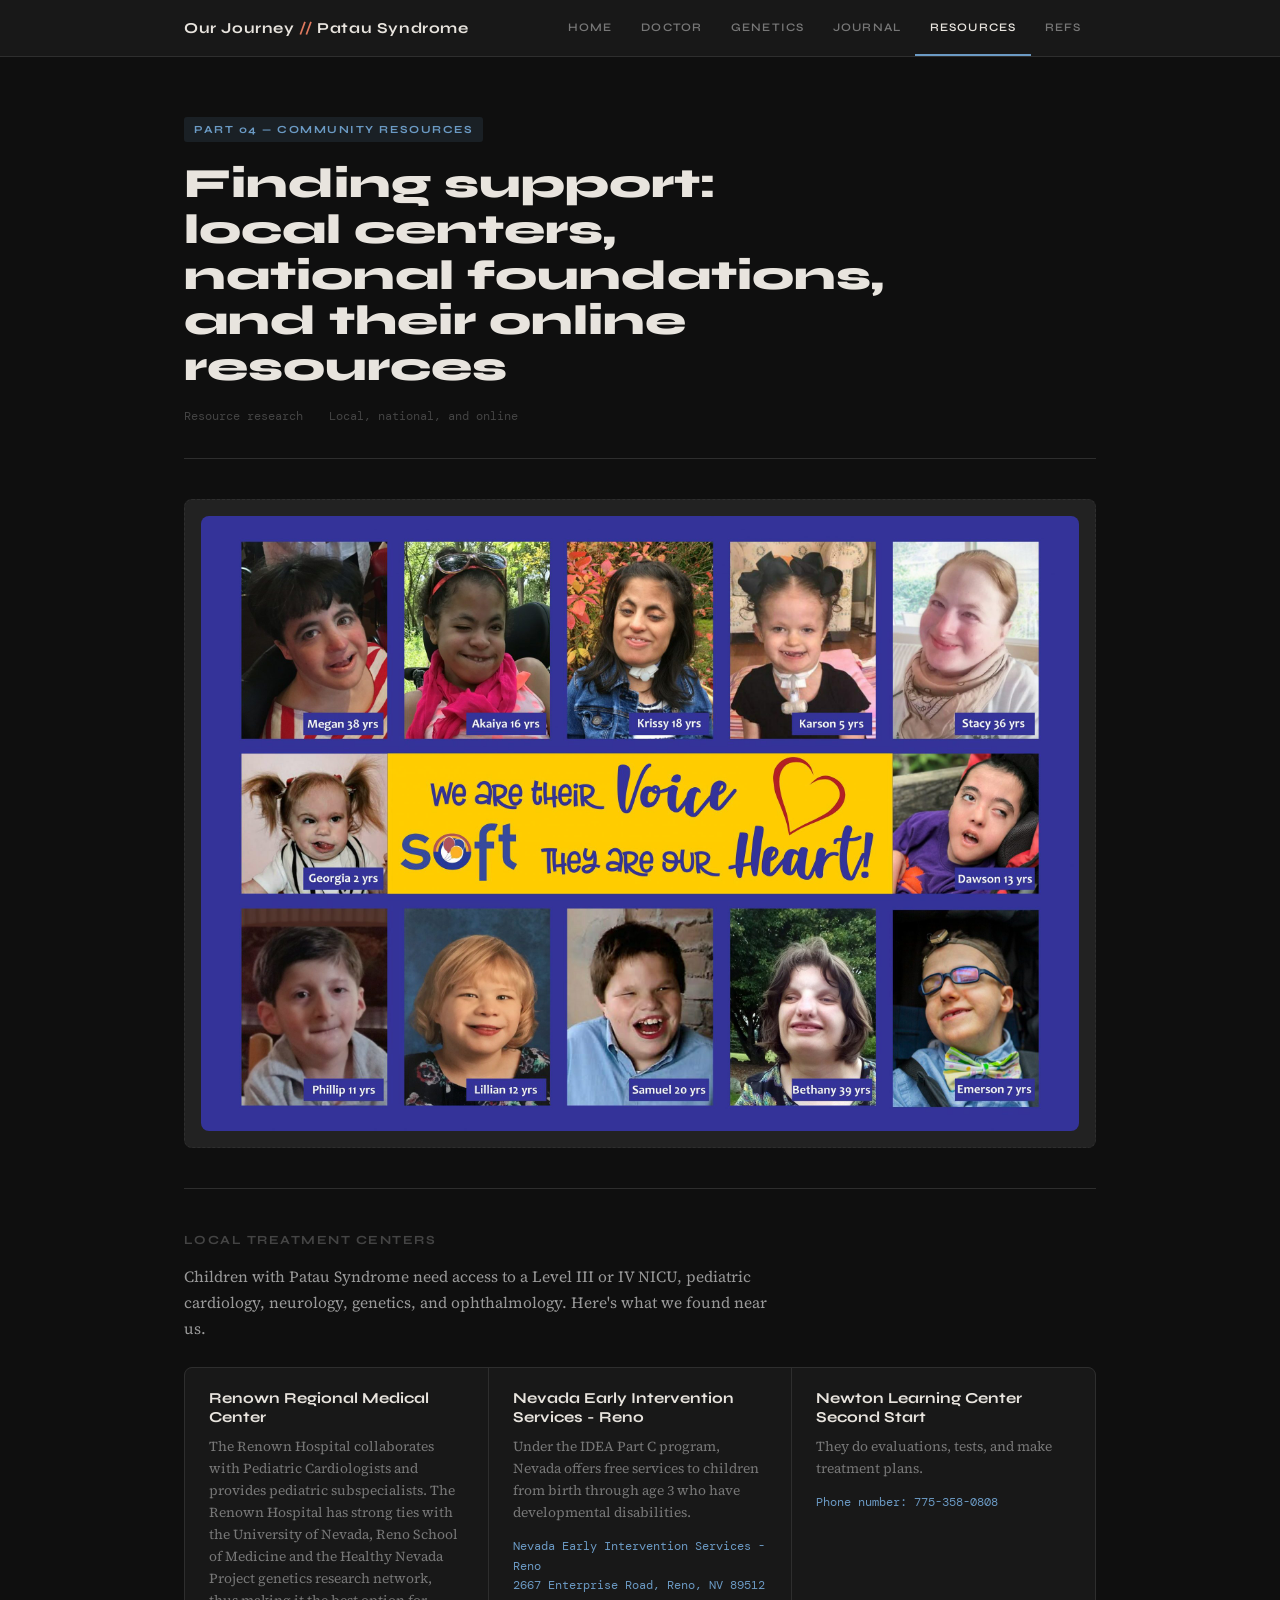
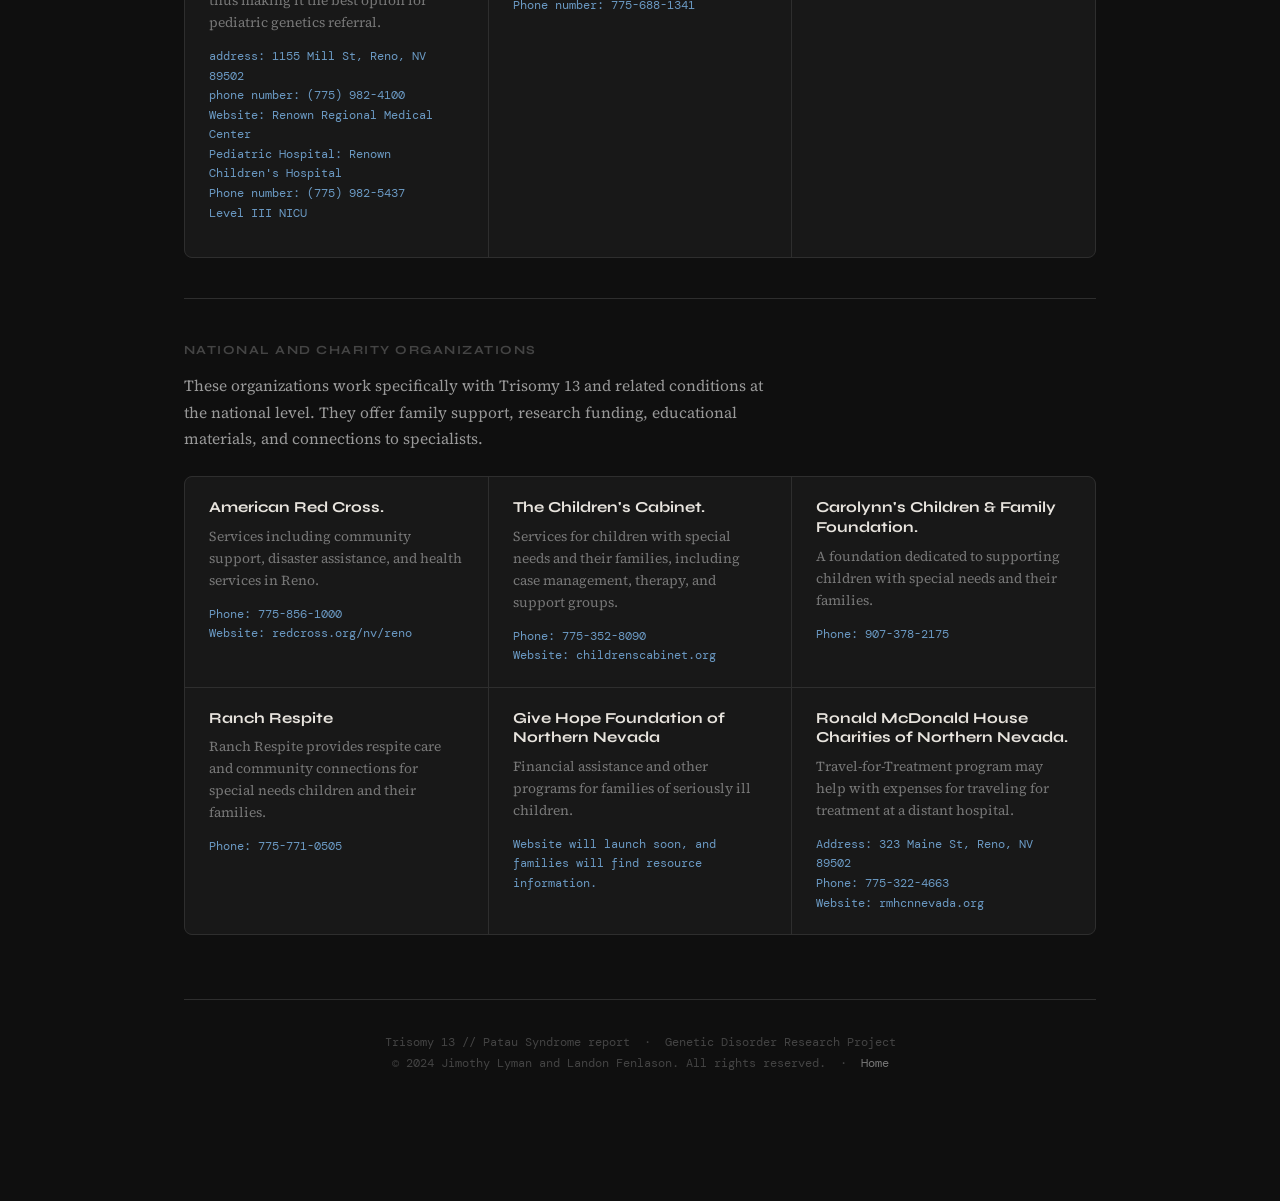
==== commit 73c8f5cb: "Added Landon's work" ====
--- a/community-resources.html
+++ b/community-resources.html
@@ -25,159 +25,101 @@
 
 <main class="page page-wide">
   <span class="post-tag t4">Part 04 — Community Resources</span>
-  <h1 class="post-title">Finding support: local centers, national foundations, and online communities</h1>
+  <h1 class="post-title">Finding support: local centers, national foundations, and their online resources</h1>
   <div class="post-meta">
     <span>Resource research</span>
-    <span>[Date researched]</span>
     <span>Local, national, and online</span>
   </div>
 
-  <blockquote>
-    <p>One of the first things I did after the initial shock was start searching for people who'd been through this. Here's everything I found — from our city to the internet.</p>
-  </blockquote>
+  <div>
+        <div class="img-ph">
+          <img src="Images/support.jpg" alt="Trisomy 13 karyotype" class="blog-img">
+        </div>
+      </div>
+      
+  <span class="section-label">Local Treatment Centers</span>
+  <p class="intro-text">Children with Patau Syndrome need access to a Level III or IV NICU, pediatric cardiology, neurology, genetics, and ophthalmology. Here's what we found near us.</p>
+  
+  <div class="card-grid">
+    <div class="resource-card">
+      <h4>Renown Regional Medical Center</h4>
+      <p>The Renown Hospital collaborates with Pediatric Cardiologists and provides pediatric subspecialists. The Renown Hospital has strong ties with the University of Nevada, Reno School of Medicine and the Healthy Nevada Project genetics research network, thus making it the best option for pediatric genetics referral.<br></p>
+      <div class="contact">
+        address: 1155 Mill St, Reno, NV 89502 <br>
+phone number: (775) 982-4100 <br>
+Website: Renown Regional Medical Center <br>
+Pediatric Hospital: Renown Children's Hospital <br>
+Phone number: (775) 982-5437 <br>
+Level III NICU</p>
+      </div>
+    </div>
+    <div class="resource-card">
+      <h4>Nevada Early Intervention Services - Reno</h4>
+      <p>
+Under the IDEA Part C program, Nevada offers free services to children from birth through age 3 who have developmental disabilities.</p><div class="contact">
+        Nevada Early Intervention Services - Reno<br>
+        2667 Enterprise Road, Reno, NV 89512<br>
+        Phone number: 775-688-1341<br>
+      </div>
+    </div>
+    <div class="resource-card">
+      <h4>Newton Learning Center Second Start</h4>
+      <p>They do evaluations, tests, and make treatment plans.</p>
+      <div class="contact">
+        Phone number: 775-358-0808
+      </div>
+    </div>
 
-  <div class="img-ph ratio-16-9" style="margin: 1.5rem 0; max-width: 500px;">
-    <span class="icon">🤝</span>
-    <span>Replace with a support group or community image — Image 6 of 6<br>
-    &lt;img src="images/support.jpg" alt="support group" class="blog-img"&gt;</span>
   </div>
 
-  <!-- NATIONAL -->
-  <span class="section-label">National Organizations</span>
+  <span class="section-label">National and Charity Organizations</span>
   <p class="intro-text">These organizations work specifically with Trisomy 13 and related conditions at the national level. They offer family support, research funding, educational materials, and connections to specialists.</p>
 
   <div class="card-grid">
     <div class="resource-card">
-      <h4>SOFT — Support Organization for Trisomy 18, 13 and Related Disorders</h4>
-      <p>The primary national nonprofit for families of children with Trisomy 13 and 18. Runs an annual conference, regional chapter network, and provides care guidelines for medical teams.</p>
-      <div class="contact">trisomy.org<br>1-800-716-SOFT (7638)<br>info@trisomy.org</div>
+      <h4>American Red Cross.</h4>
+      <p>Services including community support, disaster assistance, and health services in Reno.</p>
+      <div class="contact">
+        Phone: 775-856-1000<br>
+        Website: redcross.org/nv/reno
+      </div>
     </div>
     <div class="resource-card">
-      <h4>Trisomy 13 Support Foundation</h4>
-      <p>Dedicated specifically to Trisomy 13 families. Offers family support networks, medical referrals, and educational resources for parents navigating a new diagnosis.</p>
-      <div class="contact">trisomy13support.org<br>[Verify current contact info on website]</div>
+      <h4>The Children's Cabinet.</h4>
+      <p>
+        Services for children with special needs and their families, including case management, therapy, and support groups.</p><div class="contact">
+        Phone: 775-352-8090<br>
+        Website: childrenscabinet.org
+      </div>
     </div>
     <div class="resource-card">
-      <h4>National Organization for Rare Disorders (NORD)</h4>
-      <p>Provides patient assistance grants, a free rare disease registry, and advocacy support for individuals with conditions including Patau Syndrome.</p>
-      <div class="contact">rarediseases.org<br>(203) 744-0100</div>
+      <h4>Carolynn's Children & Family Foundation.</h4>
+      <p>A foundation dedicated to supporting children with special needs and their families.</p>
+      <div class="contact">
+        Phone: 907-378-2175
+      </div>
     </div>
     <div class="resource-card">
-      <h4>March of Dimes</h4>
-      <p>Funds research into birth defects and chromosomal conditions. Offers NICU family support programs and grief/loss resources at many participating hospitals.</p>
-      <div class="contact">marchofdimes.org<br>1-888-663-4637</div>
+      <h4>Ranch Respite</h4>
+      <p>Ranch Respite provides respite care and community connections for special needs children and their families.</p>
+      <div class="contact">
+        Phone: 775-771-0505
+      </div>
+    </div>
+    <div class="resource-card">
+      <h4>Give Hope Foundation of Northern Nevada</h4>
+      <p>Financial assistance and other programs for families of seriously ill children.</p>
+      <div class="contact">Website will launch soon, and families will find resource information.</div>
+    </div>
+    <div class="resource-card">
+      <h4>Ronald McDonald House Charities of Northern Nevada.</h4>
+      <p>Travel-for-Treatment program may help with expenses for traveling for treatment at a distant hospital.</p>
+      <div class="contact">Address: 323 Maine St, Reno, NV 89502<br>
+Phone: 775-322-4663<br>
+      Website: rmhcnnevada.org<br>
+    </div>
     </div>
   </div>
-
-  <!-- LOCAL TREATMENT -->
-  <span class="section-label">Local Treatment Centers</span>
-  <p class="intro-text">Children with Patau Syndrome need access to a Level III or IV NICU, pediatric cardiology, neurology, genetics, and ophthalmology. Here's what we found near us.</p>
-  <div class="todo">Research and name specific hospitals near YOUR city. Look up their NICU level rating, pediatric cardiology program, and genetics clinic. Add real addresses, phone numbers, and websites. If local options are limited, name the nearest suitable facility and note travel distance.</div>
-
-  <div class="card-grid">
-    <div class="resource-card">
-      <h4>[LOCAL CHILDREN'S HOSPITAL NAME]</h4>
-      <p>[Describe this hospital's NICU level, pediatric specialties, and why it is relevant for Patau Syndrome care.]</p>
-      <div class="placeholder">[Add: Address, Phone, Website]</div>
-    </div>
-    <div class="resource-card">
-      <h4>[PEDIATRIC CARDIOLOGY / HEART CENTER]</h4>
-      <p>[Describe the cardiac surgery center your child's heart defect would require. This may be at a separate facility or a regional children's hospital.]</p>
-      <div class="placeholder">[Add: Address, Phone, Website]</div>
-    </div>
-    <div class="resource-card">
-      <h4>[GENETICS CLINIC / DEVELOPMENTAL PEDIATRICS]</h4>
-      <p>[Name the genetics clinic where follow-up testing and counseling would happen. Many major hospitals have one.]</p>
-      <div class="placeholder">[Add: Address, Phone, Website]</div>
-    </div>
-  </div>
-
-  <!-- LOCAL SUPPORT GROUPS -->
-  <span class="section-label">Local Support Groups</span>
-  <p class="intro-text">Connecting with other parents who've been through this matters. Here's what we found locally — and online if local options are limited.</p>
-  <div class="todo">Search "[your city] Trisomy 13 support group" or "[your city] rare chromosome parent support." If nothing exists locally, note that clearly, then link to online options below. Contact information is required for all groups.</div>
-
-  <div class="card-grid">
-    <div class="resource-card">
-      <h4>[LOCAL SUPPORT GROUP NAME — or note if none exists locally]</h4>
-      <p>[Describe the group: when and where they meet, what they offer emotionally and practically, who facilitates it. If no local group exists, explain that here.]</p>
-      <div class="placeholder">[Add: Contact name, phone or email, meeting location]</div>
-    </div>
-  </div>
-
-  <!-- SCHOOLS & PROGRAMS -->
-  <span class="section-label">Special Schools &amp; Early Intervention Programs</span>
-  <p class="intro-text">Under federal law, children with disabilities qualify for free services from birth. Here's what's available for our child.</p>
-
-  <div class="card-grid">
-    <div class="resource-card">
-      <h4>Early Intervention — Birth to Age 3 (Federal, all states)</h4>
-      <p>Under IDEA (Individuals with Disabilities Education Act), every child with a diagnosed disability from birth to age 3 qualifies for free early intervention services: physical therapy, occupational therapy, speech-language therapy, and developmental support.</p>
-      <div class="contact">[ADD YOUR STATE'S EARLY INTERVENTION CONTACT]<br>e.g. Nevada Early Intervention Services (NEIS)<br>[Phone + Website]</div>
-    </div>
-    <div class="resource-card">
-      <h4>[LOCAL SPECIAL EDUCATION SCHOOL OR PROGRAM]</h4>
-      <p>[Name a specific special education school or program in your area. What disabilities do they serve? What therapies or supports do they provide? What ages?]</p>
-      <div class="placeholder">[Add: Address, Phone, Website]</div>
-    </div>
-    <div class="resource-card">
-      <h4>[SCHOOL DISTRICT SPECIAL EDUCATION DEPARTMENT]</h4>
-      <p>[Your local public school district is required to provide free special education services for qualifying children ages 3–21. Name your district's special education contact.]</p>
-      <div class="placeholder">[Add: District name, contact person, phone]</div>
-    </div>
-  </div>
-  <div class="todo">Research specific programs in YOUR area. Fill in your state's Early Intervention program name and contact info. Name a real special education school or program locally. Add real contact details for all three cards.</div>
-
-  <!-- FINANCIAL SUPPORT -->
-  <span class="section-label">Financial Assistance — Local &amp; National</span>
-  <p class="intro-text">Medical care for a child with Patau Syndrome is expensive. These programs can help offset costs.</p>
-
-  <div class="card-grid">
-    <div class="resource-card">
-      <h4>Medicaid / [Your State] CHIP</h4>
-      <p>Children with serious medical conditions typically qualify for Medicaid or the Children's Health Insurance Program based on disability status, regardless of household income. This can dramatically reduce out-of-pocket medical costs.</p>
-      <div class="contact">medicaid.gov<br>1-800-318-2596</div>
-    </div>
-    <div class="resource-card">
-      <h4>SSI — Supplemental Security Income</h4>
-      <p>Children with significant disabilities may qualify for monthly SSI payments through Social Security to help cover living and medical expenses.</p>
-      <div class="contact">ssa.gov<br>1-800-772-1213</div>
-    </div>
-    <div class="resource-card">
-      <h4>Ronald McDonald House Charities</h4>
-      <p>Provides free or reduced-cost housing near children's hospitals for families who must travel for treatment. Has locations in many cities nationwide.</p>
-      <div class="contact">rmhc.org<br>[Find your nearest location on their website]</div>
-    </div>
-    <div class="resource-card">
-      <h4>[LOCAL BUSINESS OR CHARITY]</h4>
-      <p>[Research a local business, church, Rotary Club, or charity in your city that supports families with seriously ill children financially or practically.]</p>
-      <div class="placeholder">[Add: Organization name, what they offer, contact info]</div>
-    </div>
-  </div>
-  <div class="todo">Research local businesses and charities in YOUR city that support medically complex families. Rotary Clubs, Lions Clubs, local children's charities, and hospital foundations are good places to start. Add real contact information for the local card.</div>
-
-  <!-- ONLINE SUPPORT -->
-  <span class="section-label">Online Support</span>
-  <p class="intro-text">When local options are limited, the internet fills in the gaps. These online communities are active and moderated.</p>
-
-  <div class="card-grid">
-    <div class="resource-card">
-      <h4>SOFT Private Facebook Group</h4>
-      <p>A private, moderated online community for parents and families of children with Trisomy 13 and 18. Thousands of active members worldwide sharing experiences, medical questions, and emotional support.</p>
-      <div class="contact">Search "SOFT Trisomy 13 18" on Facebook.<br>Request to join; moderator-approved.</div>
-    </div>
-    <div class="resource-card">
-      <h4>[SECOND ONLINE COMMUNITY — research and fill in]</h4>
-      <p>[Find and describe a second online community for Trisomy 13 families. What platform is it on? How many members? What kinds of support does it offer?]</p>
-      <div class="placeholder">[Add: Website or platform, how to join, contact info]</div>
-    </div>
-  </div>
-
-  <div class="post-nav">
-    <a href="parents-journal.html">← Parent's Journal</a>
-    <a href="references.html" class="next">Next: References →</a>
-  </div>
-</main>
 
 <footer class="site-footer">
   Trisomy 13 // Patau Syndrome report &nbsp;&middot;&nbsp; Genetic Disorder Research Project<br>
--- a/styles.css
+++ b/styles.css
@@ -19,6 +19,7 @@
   --tag3: #f4a261;
   --tag4: #6b9ac4;
   --tag5: #c4a4d4;
+  user-select: none;
 }
 
 /* ── RESET ──────────────────────────────────────────────────── */
@@ -606,7 +607,8 @@
 }
 .citation:last-child { border-bottom: none; }
 .cite-num { font-family: 'Syne', sans-serif; font-size: 1.1rem; font-weight: 800; color: var(--muted2); line-height: 1; padding-top: 0.2rem; min-width: 28px; }
-.cite-body { font-family: 'DM Mono', monospace; font-size: 0.8rem; color: #888; line-height: 1.7; user-select: all; }
+.cite-body { font-family: 'DM Mono', monospace; font-size: 0.8rem; color: #888; line-height: 1.7; user-select: all;}
+.cite-indent {text-indent: -2em;}
 .cite-body .cite-type {
   display: inline-block;
   font-size: 0.65rem;
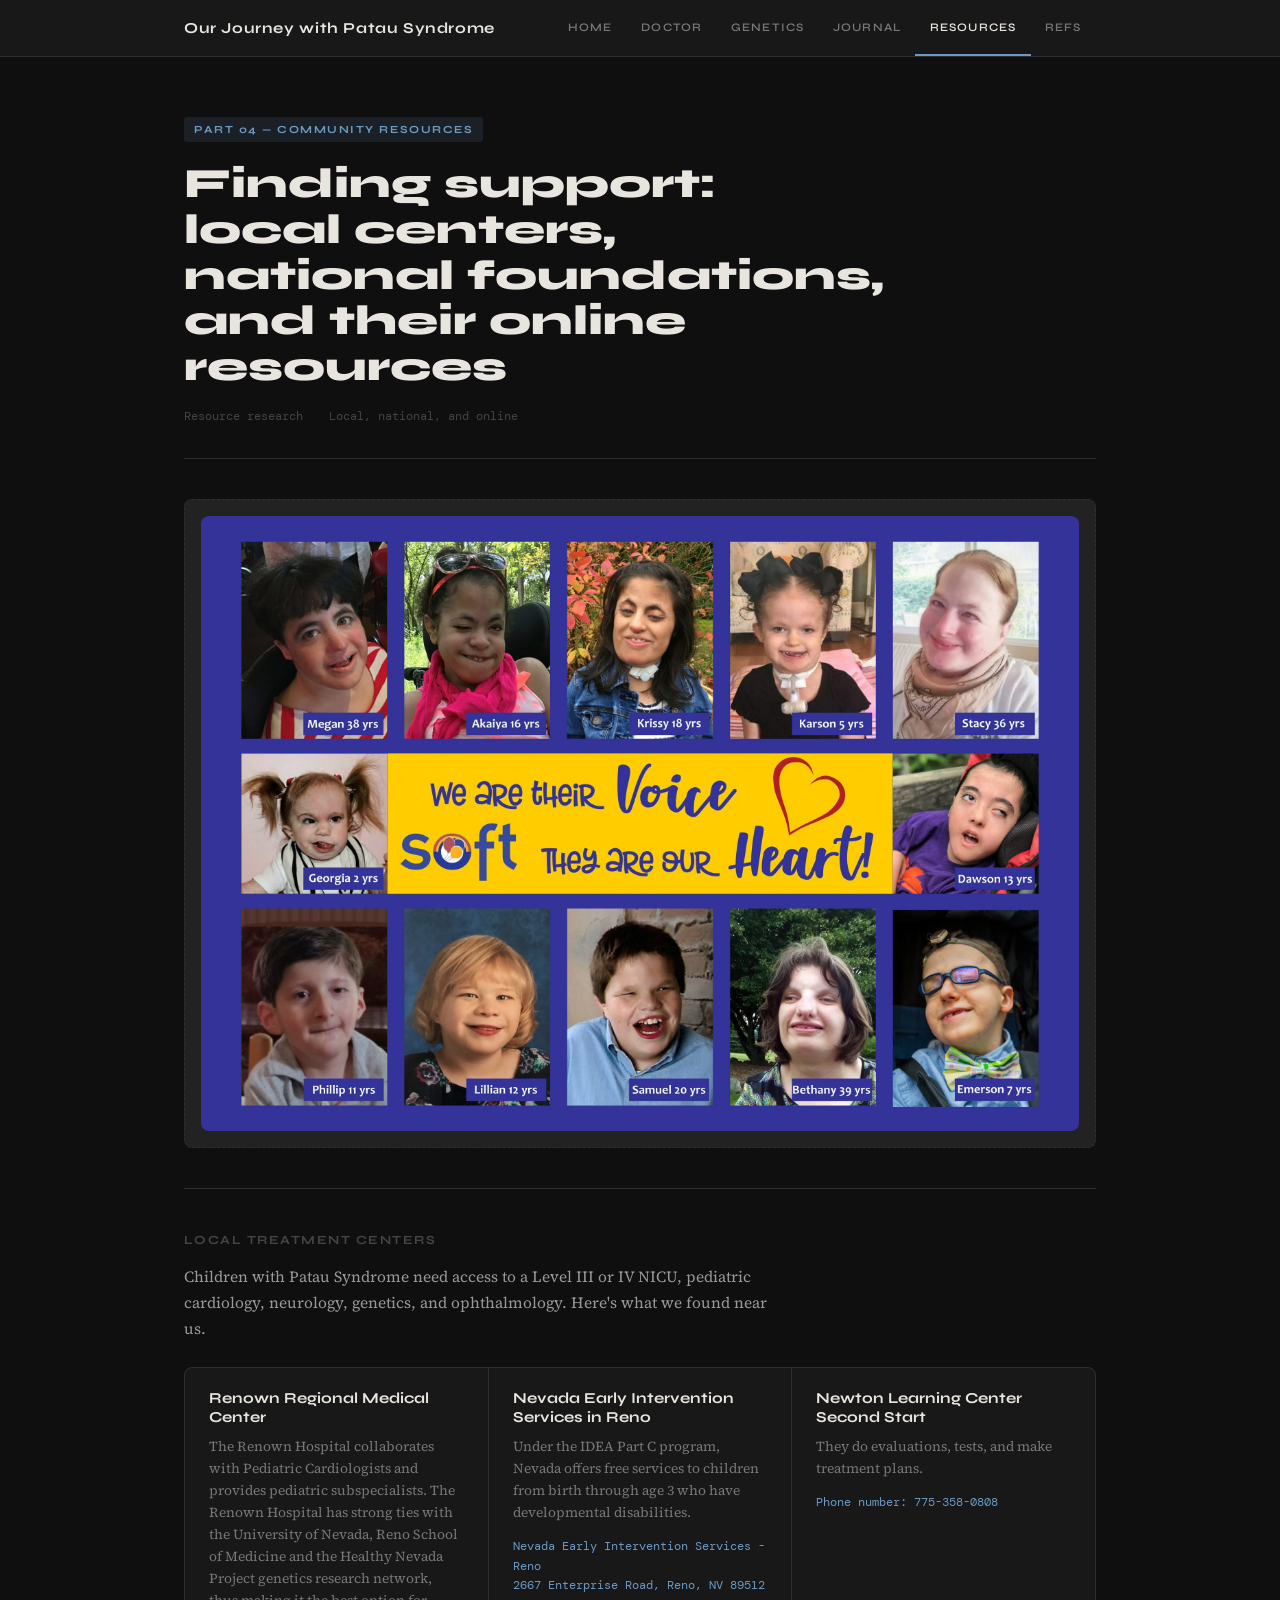
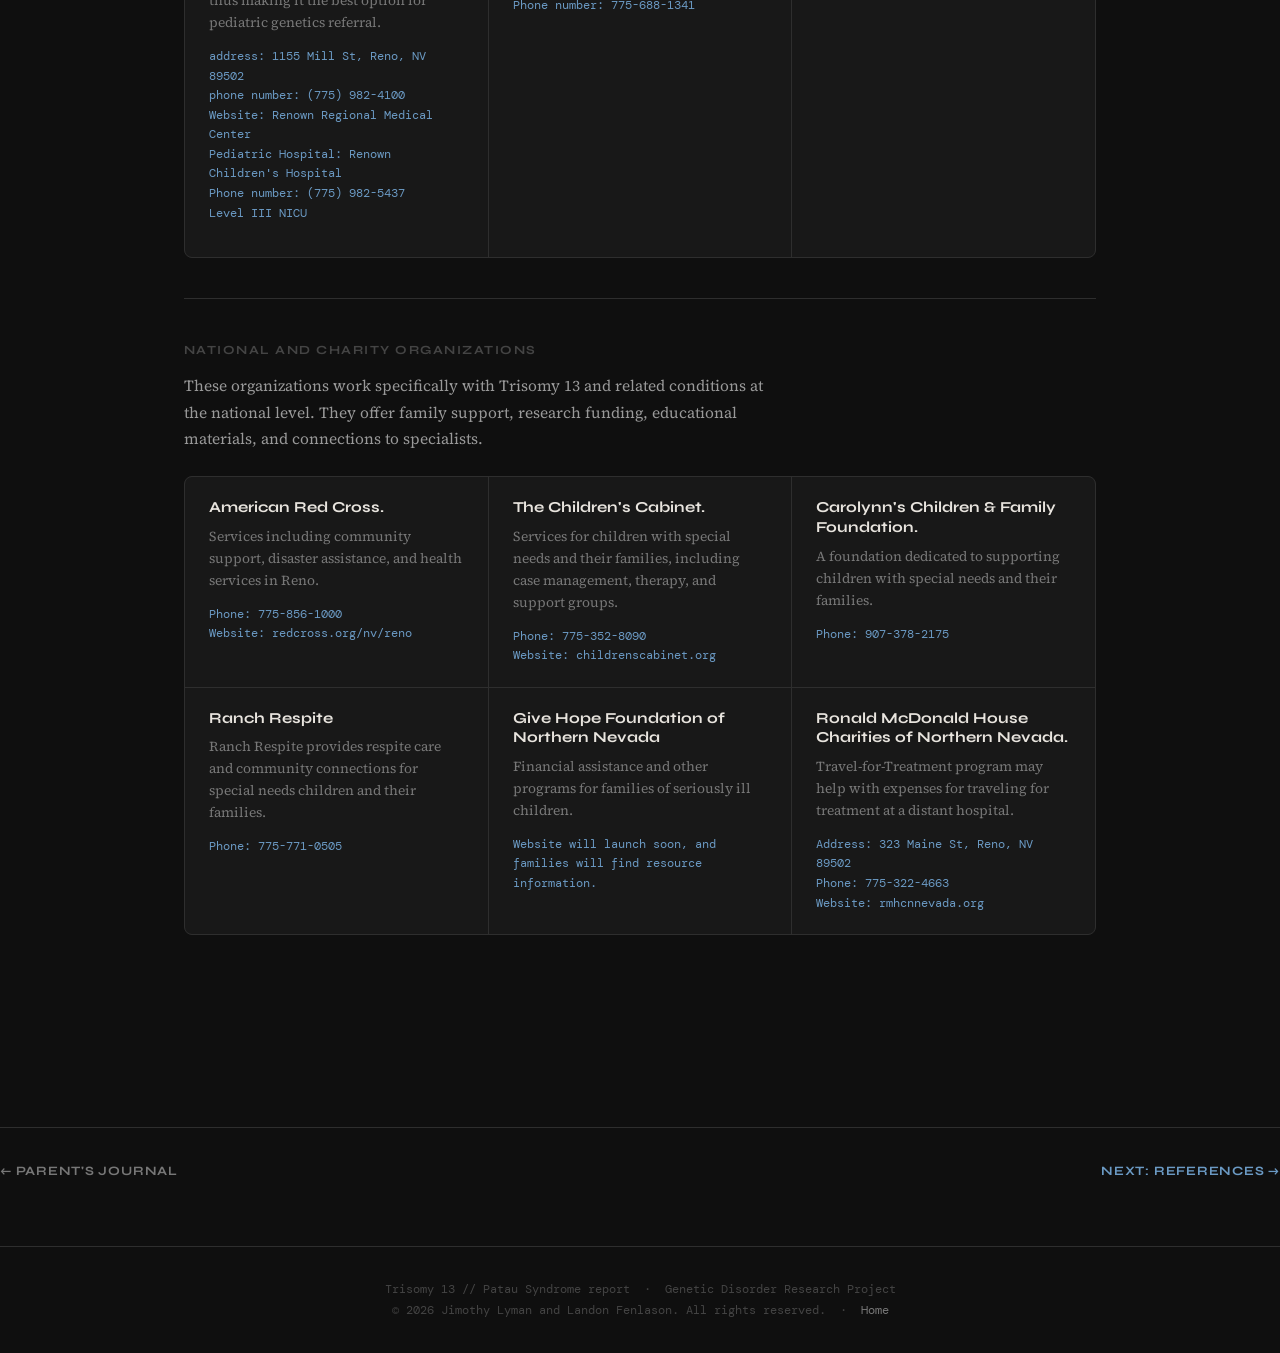
==== commit fe145041: "Format cleaning" ====
--- a/community-resources.html
+++ b/community-resources.html
@@ -11,7 +11,7 @@
 
 <nav class="site-nav">
   <div class="nav-inner">
-    <a href="index.html" class="nav-brand">Our Journey <span>//</span> Patau Syndrome</a>
+    <a href="index.html" class="nav-brand">Our Journey with Patau Syndrome</a>
     <div class="nav-links">
       <a href="index.html">Home</a>
       <a href="doctors-report.html">Doctor</a>
@@ -36,7 +36,7 @@
           <img src="Images/support.jpg" alt="Trisomy 13 karyotype" class="blog-img">
         </div>
       </div>
-      
+
   <span class="section-label">Local Treatment Centers</span>
   <p class="intro-text">Children with Patau Syndrome need access to a Level III or IV NICU, pediatric cardiology, neurology, genetics, and ophthalmology. Here's what we found near us.</p>
   
@@ -54,7 +54,7 @@
       </div>
     </div>
     <div class="resource-card">
-      <h4>Nevada Early Intervention Services - Reno</h4>
+      <h4>Nevada Early Intervention Services in Reno</h4>
       <p>
 Under the IDEA Part C program, Nevada offers free services to children from birth through age 3 who have developmental disabilities.</p><div class="contact">
         Nevada Early Intervention Services - Reno<br>
@@ -120,10 +120,16 @@
     </div>
     </div>
   </div>
+</main>
+
+  <div class="post-nav">
+    <a href="parents-journal.html">← Parent's Journal</a>
+    <a href="references.html" class="next">Next: References →</a>
+  </div>
 
 <footer class="site-footer">
   Trisomy 13 // Patau Syndrome report &nbsp;&middot;&nbsp; Genetic Disorder Research Project<br>
-  &copy; 2024 Jimothy Lyman and Landon Fenlason. All rights reserved. &nbsp;&middot;&nbsp; <a href="index.html">Home</a>
+  &copy; 2026 Jimothy Lyman and Landon Fenlason. All rights reserved. &nbsp;&middot;&nbsp; <a href="index.html">Home</a>
 </footer>
 
 </body>
